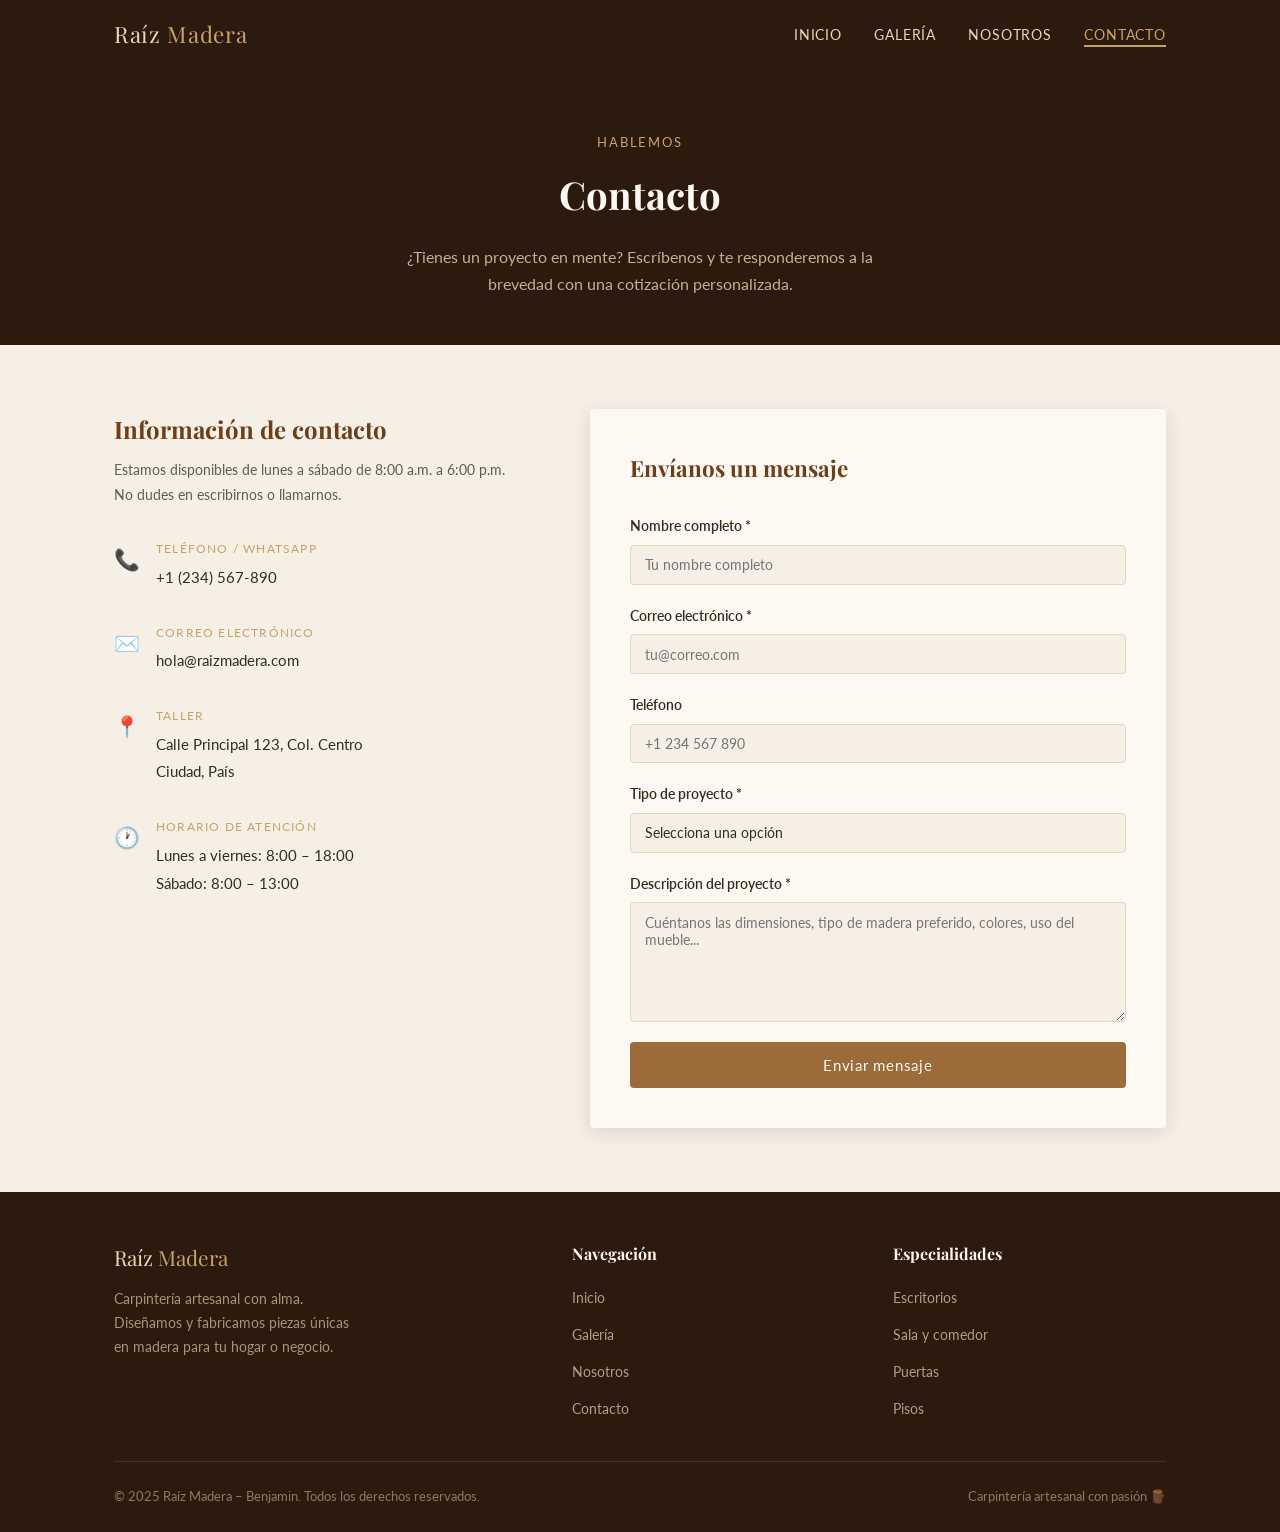
==== contacto.html @ 5b4d5c00 "Crear sitio web portafolio de carpintería Raíz Madera – Benjamin Co-authored-by: oramasangel <487716" ====
<!DOCTYPE html>
<html lang="es">
<head>
  <meta charset="UTF-8" />
  <meta name="viewport" content="width=device-width, initial-scale=1.0" />
  <meta name="description" content="Contáctanos – Raíz Madera. Solicita una cotización para tu proyecto de carpintería artesanal con Benjamin." />
  <title>Contacto – Raíz Madera</title>
  <link rel="preconnect" href="https://fonts.googleapis.com" />
  <link rel="preconnect" href="https://fonts.gstatic.com" crossorigin />
  <link href="https://fonts.googleapis.com/css2?family=Playfair+Display:wght@400;600;700&family=Lato:wght@300;400;700&display=swap" rel="stylesheet" />
  <link rel="stylesheet" href="estilos.css" />
</head>
<body>

  <!-- ══ Encabezado ══════════════════════════════════════════════ -->
  <header class="encabezado">
    <div class="contenedor">
      <a href="index.html" class="logo">Raíz <span>Madera</span></a>

      <nav class="nav-principal" id="navPrincipal" aria-label="Navegación principal">
        <ul>
          <li><a href="index.html">Inicio</a></li>
          <li><a href="galeria.html">Galería</a></li>
          <li><a href="nosotros.html">Nosotros</a></li>
          <li><a href="contacto.html" class="activo">Contacto</a></li>
        </ul>
      </nav>

      <button class="boton-menu" id="botonMenu" aria-expanded="false" aria-controls="navPrincipal" aria-label="Abrir menú">
        <span></span>
        <span></span>
        <span></span>
      </button>
    </div>
  </header>

  <main>

    <!-- ══ Cabecera de contacto ════════════════════════════════════ -->
    <section class="contacto-header">
      <div class="contenedor">
        <span class="etiqueta-seccion">Hablemos</span>
        <h1 class="titulo-seccion">Contacto</h1>
        <p class="descripcion-seccion" style="margin-inline:auto; color:var(--color-arena); opacity:0.8;">
          ¿Tienes un proyecto en mente? Escríbenos y te responderemos a la brevedad con una cotización personalizada.
        </p>
      </div>
    </section>

    <!-- ══ Información de contacto + Formulario ═══════════════════ -->
    <section class="contacto-contenido">
      <div class="contenedor">

        <!-- Datos de contacto -->
        <div class="contacto-info">

          <div>
            <h2 class="contacto-info__titulo">Información de contacto</h2>
            <p style="font-size:0.9rem; opacity:0.75; line-height:1.7;">
              Estamos disponibles de lunes a sábado de 8:00 a.m. a 6:00 p.m. No dudes en escribirnos o llamarnos.
            </p>
          </div>

          <div class="contacto-dato">
            <span class="contacto-dato__icono" aria-hidden="true">📞</span>
            <div>
              <span class="contacto-dato__etiqueta">Teléfono / WhatsApp</span>
              <a href="tel:+1234567890" class="contacto-dato__valor">+1 (234) 567-890</a>
            </div>
          </div>

          <div class="contacto-dato">
            <span class="contacto-dato__icono" aria-hidden="true">✉️</span>
            <div>
              <span class="contacto-dato__etiqueta">Correo electrónico</span>
              <a href="mailto:hola@raizmadera.com" class="contacto-dato__valor">hola@raizmadera.com</a>
            </div>
          </div>

          <div class="contacto-dato">
            <span class="contacto-dato__icono" aria-hidden="true">📍</span>
            <div>
              <span class="contacto-dato__etiqueta">Taller</span>
              <span class="contacto-dato__valor">Calle Principal 123, Col. Centro<br />Ciudad, País</span>
            </div>
          </div>

          <div class="contacto-dato">
            <span class="contacto-dato__icono" aria-hidden="true">🕐</span>
            <div>
              <span class="contacto-dato__etiqueta">Horario de atención</span>
              <span class="contacto-dato__valor">Lunes a viernes: 8:00 – 18:00<br />Sábado: 8:00 – 13:00</span>
            </div>
          </div>

        </div>

        <!-- Formulario -->
        <div class="formulario-contacto">
          <h2 class="formulario-contacto__titulo">Envíanos un mensaje</h2>

          <form id="formularioContacto" novalidate>

            <div class="campo-grupo">
              <label for="nombreCompleto">Nombre completo *</label>
              <input type="text" id="nombreCompleto" name="nombreCompleto" placeholder="Tu nombre completo" required autocomplete="name" />
            </div>

            <div class="campo-grupo">
              <label for="correo">Correo electrónico *</label>
              <input type="email" id="correo" name="correo" placeholder="tu@correo.com" required autocomplete="email" />
            </div>

            <div class="campo-grupo">
              <label for="telefono">Teléfono</label>
              <input type="tel" id="telefono" name="telefono" placeholder="+1 234 567 890" autocomplete="tel" />
            </div>

            <div class="campo-grupo">
              <label for="tipoProyecto">Tipo de proyecto *</label>
              <select id="tipoProyecto" name="tipoProyecto" required>
                <option value="" disabled selected>Selecciona una opción</option>
                <option value="escritorio">Escritorio</option>
                <option value="sala">Mueble de sala o comedor</option>
                <option value="puerta">Puerta</option>
                <option value="piso">Piso</option>
                <option value="otro">Otro</option>
              </select>
            </div>

            <div class="campo-grupo">
              <label for="mensaje">Descripción del proyecto *</label>
              <textarea id="mensaje" name="mensaje" placeholder="Cuéntanos las dimensiones, tipo de madera preferido, colores, uso del mueble..." required></textarea>
            </div>

            <button type="submit" class="btn-principal">Enviar mensaje</button>

            <div class="aviso-enviado" id="avisoEnviado" role="alert">
              ✅ ¡Gracias! Tu mensaje fue recibido. Te contactaremos pronto.
            </div>

          </form>
        </div>

      </div>
    </section>

  </main>

  <!-- ══ Pie de página ════════════════════════════════════════════ -->
  <footer class="pie-pagina">
    <div class="contenedor">
      <div class="pie-pagina__superior">

        <div class="pie-columna">
          <div class="pie-logo">Raíz <span>Madera</span></div>
          <p class="pie-descripcion">Carpintería artesanal con alma. Diseñamos y fabricamos piezas únicas en madera para tu hogar o negocio.</p>
        </div>

        <div class="pie-columna">
          <h4 class="pie-columna__titulo">Navegación</h4>
          <ul>
            <li><a href="index.html">Inicio</a></li>
            <li><a href="galeria.html">Galería</a></li>
            <li><a href="nosotros.html">Nosotros</a></li>
            <li><a href="contacto.html">Contacto</a></li>
          </ul>
        </div>

        <div class="pie-columna">
          <h4 class="pie-columna__titulo">Especialidades</h4>
          <ul>
            <li><a href="galeria.html?categoria=escritorios">Escritorios</a></li>
            <li><a href="galeria.html?categoria=sala">Sala y comedor</a></li>
            <li><a href="galeria.html?categoria=puertas">Puertas</a></li>
            <li><a href="galeria.html?categoria=pisos">Pisos</a></li>
          </ul>
        </div>

      </div>

      <div class="pie-pagina__inferior">
        <p class="pie-derechos">© 2025 Raíz Madera – Benjamin. Todos los derechos reservados.</p>
        <p class="pie-credito">Carpintería artesanal con pasión 🪵</p>
      </div>
    </div>
  </footer>

  <script src="js/principal.js"></script>
</body>
</html>
---- estilos.css ----
/* =========================================
   Raíz Madera – Benjamin
   Paleta de colores inspirada en la madera
   ========================================= */

:root {
  --color-crema:     #f5efe6;
  --color-arena:     #e8d5b7;
  --color-madera:    #c8a26b;
  --color-roble:     #9b6b3a;
  --color-nogal:     #6b3f1a;
  --color-ebano:     #2c1a0e;
  --color-texto:     #3a2a1a;
  --color-blanco:    #fdf8f2;
  --color-sombra:    rgba(44, 26, 14, 0.12);

  --fuente-titulo:   'Playfair Display', Georgia, serif;
  --fuente-cuerpo:   'Lato', Arial, sans-serif;

  --radio:           4px;
  --transicion:      0.3s ease;
  --max-ancho:       1100px;
}

/* ── Reset básico ─────────────────────────── */
*, *::before, *::after {
  box-sizing: border-box;
  margin: 0;
  padding: 0;
}

html {
  scroll-behavior: smooth;
  font-size: 16px;
}

body {
  background-color: var(--color-crema);
  color: var(--color-texto);
  font-family: var(--fuente-cuerpo);
  line-height: 1.7;
}

img {
  max-width: 100%;
  display: block;
}

a {
  color: inherit;
  text-decoration: none;
}

ul {
  list-style: none;
}

/* ── Utilidades ───────────────────────────── */
.contenedor {
  max-width: var(--max-ancho);
  margin-inline: auto;
  padding-inline: 1.5rem;
}

.btn-principal {
  display: inline-block;
  background-color: var(--color-roble);
  color: var(--color-blanco);
  padding: 0.75rem 2rem;
  border-radius: var(--radio);
  font-family: var(--fuente-cuerpo);
  font-size: 0.95rem;
  letter-spacing: 0.05em;
  border: 2px solid transparent;
  cursor: pointer;
  transition: background-color var(--transicion), border-color var(--transicion);
}

.btn-principal:hover,
.btn-principal:focus {
  background-color: var(--color-nogal);
  outline: none;
}

.btn-secundario {
  display: inline-block;
  background-color: transparent;
  color: var(--color-roble);
  padding: 0.7rem 1.8rem;
  border-radius: var(--radio);
  font-family: var(--fuente-cuerpo);
  font-size: 0.95rem;
  letter-spacing: 0.05em;
  border: 2px solid var(--color-roble);
  cursor: pointer;
  transition: background-color var(--transicion), color var(--transicion);
}

.btn-secundario:hover,
.btn-secundario:focus {
  background-color: var(--color-roble);
  color: var(--color-blanco);
  outline: none;
}

.etiqueta-seccion {
  display: block;
  text-transform: uppercase;
  letter-spacing: 0.15em;
  font-size: 0.8rem;
  color: var(--color-madera);
  margin-bottom: 0.5rem;
}

.titulo-seccion {
  font-family: var(--fuente-titulo);
  font-size: clamp(1.6rem, 4vw, 2.4rem);
  color: var(--color-nogal);
  margin-bottom: 1rem;
}

.descripcion-seccion {
  color: var(--color-texto);
  opacity: 0.8;
  max-width: 55ch;
}

/* ── Encabezado / Navegación ──────────────── */
.encabezado {
  position: sticky;
  top: 0;
  z-index: 100;
  background-color: var(--color-ebano);
  box-shadow: 0 2px 8px var(--color-sombra);
}

.encabezado .contenedor {
  display: flex;
  align-items: center;
  justify-content: space-between;
  height: 68px;
}

.logo {
  font-family: var(--fuente-titulo);
  font-size: 1.4rem;
  color: var(--color-arena);
  letter-spacing: 0.03em;
}

.logo span {
  color: var(--color-madera);
}

.nav-principal ul {
  display: flex;
  gap: 2rem;
}

.nav-principal a {
  color: var(--color-arena);
  font-size: 0.9rem;
  letter-spacing: 0.06em;
  text-transform: uppercase;
  position: relative;
  padding-bottom: 4px;
  transition: color var(--transicion);
}

.nav-principal a::after {
  content: '';
  position: absolute;
  bottom: 0;
  left: 0;
  width: 0;
  height: 2px;
  background-color: var(--color-madera);
  transition: width var(--transicion);
}

.nav-principal a:hover,
.nav-principal a.activo {
  color: var(--color-madera);
}

.nav-principal a:hover::after,
.nav-principal a.activo::after {
  width: 100%;
}

/* menú hamburguesa (móvil) */
.boton-menu {
  display: none;
  flex-direction: column;
  gap: 5px;
  background: none;
  border: none;
  cursor: pointer;
  padding: 4px;
}

.boton-menu span {
  display: block;
  width: 26px;
  height: 2px;
  background-color: var(--color-arena);
  border-radius: 2px;
  transition: transform var(--transicion), opacity var(--transicion);
}

/* ── Sección Hero ─────────────────────────── */
.hero {
  min-height: 88vh;
  display: flex;
  align-items: center;
  background-color: var(--color-ebano);
  background-image:
    linear-gradient(135deg, rgba(44,26,14,0.92) 0%, rgba(107,63,26,0.78) 100%),
    url('imagenes/hero-madera.jpg');
  background-size: cover;
  background-position: center;
  text-align: left;
  padding-block: 5rem;
}

.hero__contenido {
  max-width: 620px;
}

.hero__etiqueta {
  display: block;
  color: var(--color-madera);
  text-transform: uppercase;
  letter-spacing: 0.18em;
  font-size: 0.8rem;
  margin-bottom: 1rem;
}

.hero__titulo {
  font-family: var(--fuente-titulo);
  font-size: clamp(2.4rem, 6vw, 4rem);
  color: var(--color-blanco);
  line-height: 1.15;
  margin-bottom: 1.25rem;
}

.hero__titulo em {
  font-style: normal;
  color: var(--color-madera);
}

.hero__descripcion {
  color: var(--color-arena);
  font-size: 1.05rem;
  margin-bottom: 2.5rem;
  max-width: 50ch;
}

.hero__acciones {
  display: flex;
  flex-wrap: wrap;
  gap: 1rem;
}

/* ── Franja de valores ────────────────────── */
.franja-valores {
  background-color: var(--color-arena);
  padding-block: 2.5rem;
}

.franja-valores .contenedor {
  display: grid;
  grid-template-columns: repeat(auto-fit, minmax(180px, 1fr));
  gap: 2rem;
  text-align: center;
}

.valor-item {
  display: flex;
  flex-direction: column;
  align-items: center;
  gap: 0.5rem;
}

.valor-item__icono {
  font-size: 2rem;
  line-height: 1;
}

.valor-item__titulo {
  font-family: var(--fuente-titulo);
  font-size: 1.05rem;
  color: var(--color-nogal);
}

.valor-item__texto {
  font-size: 0.85rem;
  color: var(--color-texto);
  opacity: 0.8;
}

/* ── Sección Categorías ───────────────────── */
.categorias {
  padding-block: 5rem;
}

.categorias__encabezado {
  margin-bottom: 3rem;
}

.categorias__grid {
  display: grid;
  grid-template-columns: repeat(auto-fit, minmax(240px, 1fr));
  gap: 1.5rem;
}

.tarjeta-categoria {
  position: relative;
  overflow: hidden;
  border-radius: var(--radio);
  aspect-ratio: 4/3;
  background-color: var(--color-nogal);
  cursor: pointer;
  box-shadow: 0 4px 16px var(--color-sombra);
  transition: transform var(--transicion), box-shadow var(--transicion);
}

.tarjeta-categoria:hover {
  transform: translateY(-4px);
  box-shadow: 0 8px 24px var(--color-sombra);
}

.tarjeta-categoria__imagen {
  width: 100%;
  height: 100%;
  object-fit: cover;
  transition: transform 0.5s ease;
}

.tarjeta-categoria:hover .tarjeta-categoria__imagen {
  transform: scale(1.06);
}

.tarjeta-categoria__capa {
  position: absolute;
  inset: 0;
  background: linear-gradient(to top, rgba(44,26,14,0.85) 0%, transparent 60%);
  display: flex;
  flex-direction: column;
  justify-content: flex-end;
  padding: 1.25rem;
}

.tarjeta-categoria__nombre {
  font-family: var(--fuente-titulo);
  font-size: 1.25rem;
  color: var(--color-blanco);
  margin-bottom: 0.25rem;
}

.tarjeta-categoria__cantidad {
  font-size: 0.8rem;
  color: var(--color-madera);
  letter-spacing: 0.05em;
}

/* ── Sección Destacados ───────────────────── */
.destacados {
  background-color: var(--color-blanco);
  padding-block: 5rem;
}

.destacados__encabezado {
  display: flex;
  align-items: flex-end;
  justify-content: space-between;
  flex-wrap: wrap;
  gap: 1rem;
  margin-bottom: 3rem;
}

.galeria-grid {
  display: grid;
  grid-template-columns: repeat(auto-fill, minmax(280px, 1fr));
  gap: 1.5rem;
}

.tarjeta-proyecto {
  background-color: var(--color-crema);
  border-radius: var(--radio);
  overflow: hidden;
  box-shadow: 0 2px 10px var(--color-sombra);
  transition: transform var(--transicion), box-shadow var(--transicion);
}

.tarjeta-proyecto:hover {
  transform: translateY(-4px);
  box-shadow: 0 6px 20px var(--color-sombra);
}

.tarjeta-proyecto__imagen-wrap {
  overflow: hidden;
  aspect-ratio: 4/3;
  background-color: var(--color-arena);
}

.tarjeta-proyecto__imagen {
  width: 100%;
  height: 100%;
  object-fit: cover;
  transition: transform 0.5s ease;
}

.tarjeta-proyecto:hover .tarjeta-proyecto__imagen {
  transform: scale(1.05);
}

.tarjeta-proyecto__info {
  padding: 1.1rem 1.25rem 1.4rem;
}

.tarjeta-proyecto__categoria {
  font-size: 0.75rem;
  text-transform: uppercase;
  letter-spacing: 0.1em;
  color: var(--color-madera);
  margin-bottom: 0.3rem;
}

.tarjeta-proyecto__nombre {
  font-family: var(--fuente-titulo);
  font-size: 1.1rem;
  color: var(--color-nogal);
  margin-bottom: 0.4rem;
}

.tarjeta-proyecto__descripcion {
  font-size: 0.875rem;
  color: var(--color-texto);
  opacity: 0.75;
  line-height: 1.5;
}

/* ── Sección Nosotros (quiénes somos) ─────── */
.nosotros {
  padding-block: 5rem;
}

.nosotros .contenedor {
  display: grid;
  grid-template-columns: 1fr 1fr;
  gap: 4rem;
  align-items: center;
}

.nosotros__imagen-wrap {
  position: relative;
}

.nosotros__imagen {
  border-radius: var(--radio);
  width: 100%;
  aspect-ratio: 4/5;
  object-fit: cover;
  background-color: var(--color-arena);
}

.nosotros__insignia {
  position: absolute;
  bottom: -1.5rem;
  right: -1.5rem;
  background-color: var(--color-roble);
  color: var(--color-blanco);
  width: 110px;
  height: 110px;
  border-radius: 50%;
  display: flex;
  flex-direction: column;
  align-items: center;
  justify-content: center;
  text-align: center;
  font-family: var(--fuente-titulo);
  line-height: 1.2;
  box-shadow: 0 4px 12px var(--color-sombra);
}

.nosotros__insignia strong {
  font-size: 1.8rem;
}

.nosotros__insignia span {
  font-size: 0.7rem;
  letter-spacing: 0.05em;
}

.nosotros__texto {
  display: flex;
  flex-direction: column;
  gap: 1.25rem;
}

.nosotros__parrafo {
  opacity: 0.85;
  line-height: 1.8;
}

/* ── Sección Proceso ──────────────────────── */
.proceso {
  background-color: var(--color-ebano);
  color: var(--color-arena);
  padding-block: 5rem;
}

.proceso .titulo-seccion {
  color: var(--color-arena);
}

.proceso .etiqueta-seccion {
  color: var(--color-madera);
}

.proceso .descripcion-seccion {
  color: var(--color-arena);
  opacity: 0.75;
}

.proceso__encabezado {
  margin-bottom: 3rem;
}

.proceso__pasos {
  display: grid;
  grid-template-columns: repeat(auto-fit, minmax(200px, 1fr));
  gap: 2rem;
  margin-top: 2rem;
}

.paso {
  position: relative;
  padding-top: 1rem;
}

.paso__numero {
  font-family: var(--fuente-titulo);
  font-size: 3rem;
  color: var(--color-madera);
  opacity: 0.35;
  line-height: 1;
  margin-bottom: 0.75rem;
}

.paso__titulo {
  font-family: var(--fuente-titulo);
  font-size: 1.1rem;
  color: var(--color-blanco);
  margin-bottom: 0.5rem;
}

.paso__descripcion {
  font-size: 0.875rem;
  opacity: 0.7;
  line-height: 1.6;
}

/* ── Sección Contacto ─────────────────────── */
.contacto-banner {
  background-color: var(--color-arena);
  padding-block: 4rem;
  text-align: center;
}

.contacto-banner .titulo-seccion {
  margin-bottom: 0.75rem;
}

.contacto-banner .descripcion-seccion {
  margin: 0 auto 2rem;
}

/* ── Galería completa (galeria.html) ──────── */
.galeria-header {
  background-color: var(--color-ebano);
  color: var(--color-arena);
  padding-block: 4rem 3rem;
  text-align: center;
}

.galeria-header .titulo-seccion {
  color: var(--color-blanco);
}

.galeria-header .etiqueta-seccion {
  color: var(--color-madera);
}

.galeria-filtros {
  padding-block: 2rem;
  border-bottom: 1px solid var(--color-arena);
}

.galeria-filtros .contenedor {
  display: flex;
  flex-wrap: wrap;
  gap: 0.75rem;
  justify-content: center;
}

.filtro-btn {
  background: none;
  border: 1.5px solid var(--color-madera);
  color: var(--color-nogal);
  padding: 0.45rem 1.2rem;
  border-radius: 50px;
  font-family: var(--fuente-cuerpo);
  font-size: 0.85rem;
  letter-spacing: 0.04em;
  cursor: pointer;
  transition: background-color var(--transicion), color var(--transicion);
}

.filtro-btn:hover,
.filtro-btn.activo {
  background-color: var(--color-roble);
  border-color: var(--color-roble);
  color: var(--color-blanco);
}

.galeria-seccion {
  padding-block: 4rem;
}

/* ── Página de Contacto ───────────────────── */
.contacto-header {
  background-color: var(--color-ebano);
  color: var(--color-arena);
  padding-block: 4rem 3rem;
  text-align: center;
}

.contacto-header .titulo-seccion {
  color: var(--color-blanco);
}

.contacto-contenido {
  padding-block: 4rem;
}

.contacto-contenido .contenedor {
  display: grid;
  grid-template-columns: 1fr 1.4fr;
  gap: 4rem;
  align-items: start;
}

.contacto-info {
  display: flex;
  flex-direction: column;
  gap: 2rem;
}

.contacto-info__titulo {
  font-family: var(--fuente-titulo);
  font-size: 1.5rem;
  color: var(--color-nogal);
  margin-bottom: 0.5rem;
}

.contacto-dato {
  display: flex;
  align-items: flex-start;
  gap: 1rem;
}

.contacto-dato__icono {
  font-size: 1.3rem;
  flex-shrink: 0;
  margin-top: 2px;
}

.contacto-dato__etiqueta {
  display: block;
  font-size: 0.75rem;
  text-transform: uppercase;
  letter-spacing: 0.1em;
  color: var(--color-madera);
  margin-bottom: 0.2rem;
}

.contacto-dato__valor {
  font-size: 0.95rem;
  color: var(--color-texto);
}

/* Formulario de contacto */
.formulario-contacto {
  background-color: var(--color-blanco);
  border-radius: var(--radio);
  padding: 2.5rem;
  box-shadow: 0 4px 18px var(--color-sombra);
}

.formulario-contacto__titulo {
  font-family: var(--fuente-titulo);
  font-size: 1.4rem;
  color: var(--color-nogal);
  margin-bottom: 1.75rem;
}

.campo-grupo {
  display: flex;
  flex-direction: column;
  gap: 0.4rem;
  margin-bottom: 1.25rem;
}

.campo-grupo label {
  font-size: 0.85rem;
  color: var(--color-texto);
  font-weight: 600;
}

.campo-grupo input,
.campo-grupo select,
.campo-grupo textarea {
  width: 100%;
  padding: 0.65rem 0.9rem;
  border: 1.5px solid var(--color-arena);
  border-radius: var(--radio);
  font-family: var(--fuente-cuerpo);
  font-size: 0.9rem;
  color: var(--color-texto);
  background-color: var(--color-crema);
  transition: border-color var(--transicion);
  appearance: none;
}

.campo-grupo input:focus,
.campo-grupo select:focus,
.campo-grupo textarea:focus {
  outline: none;
  border-color: var(--color-roble);
}

.campo-grupo textarea {
  resize: vertical;
  min-height: 120px;
}

.formulario-contacto .btn-principal {
  width: 100%;
  text-align: center;
}

.aviso-enviado {
  display: none;
  background-color: #d4edda;
  border: 1px solid #c3e6cb;
  color: #155724;
  padding: 1rem 1.25rem;
  border-radius: var(--radio);
  margin-top: 1rem;
  font-size: 0.9rem;
}

/* ── Pie de página ────────────────────────── */
.pie-pagina {
  background-color: var(--color-ebano);
  color: var(--color-arena);
  padding-block: 3rem 1.5rem;
}

.pie-pagina__superior {
  display: grid;
  grid-template-columns: 1.5fr 1fr 1fr;
  gap: 3rem;
  padding-bottom: 2.5rem;
  border-bottom: 1px solid rgba(232,213,183,0.12);
  margin-bottom: 1.5rem;
}

.pie-logo {
  font-family: var(--fuente-titulo);
  font-size: 1.3rem;
  color: var(--color-arena);
  margin-bottom: 0.75rem;
}

.pie-logo span {
  color: var(--color-madera);
}

.pie-descripcion {
  font-size: 0.875rem;
  opacity: 0.65;
  line-height: 1.7;
  max-width: 30ch;
}

.pie-columna__titulo {
  font-family: var(--fuente-titulo);
  font-size: 1rem;
  color: var(--color-blanco);
  margin-bottom: 1rem;
}

.pie-columna ul {
  display: flex;
  flex-direction: column;
  gap: 0.6rem;
}

.pie-columna a {
  color: var(--color-arena);
  font-size: 0.875rem;
  opacity: 0.7;
  transition: opacity var(--transicion), color var(--transicion);
}

.pie-columna a:hover {
  opacity: 1;
  color: var(--color-madera);
}

.pie-pagina__inferior {
  display: flex;
  justify-content: space-between;
  align-items: center;
  flex-wrap: wrap;
  gap: 0.5rem;
}

.pie-derechos {
  font-size: 0.8rem;
  opacity: 0.5;
}

.pie-credito {
  font-size: 0.8rem;
  opacity: 0.5;
}

/* ── Responsive ───────────────────────────── */
@media (max-width: 860px) {
  .nosotros .contenedor {
    grid-template-columns: 1fr;
  }

  .nosotros__imagen-wrap {
    max-width: 400px;
    margin-inline: auto;
  }

  .nosotros__insignia {
    bottom: -1rem;
    right: 0;
  }

  .pie-pagina__superior {
    grid-template-columns: 1fr 1fr;
  }

  .contacto-contenido .contenedor {
    grid-template-columns: 1fr;
  }
}

@media (max-width: 600px) {
  .boton-menu {
    display: flex;
  }

  .nav-principal {
    display: none;
    position: absolute;
    top: 68px;
    left: 0;
    right: 0;
    background-color: var(--color-ebano);
    padding: 1rem 1.5rem 1.5rem;
    box-shadow: 0 4px 12px var(--color-sombra);
  }

  .nav-principal.abierto {
    display: block;
  }

  .nav-principal ul {
    flex-direction: column;
    gap: 1rem;
  }

  .hero {
    text-align: center;
  }

  .hero__contenido {
    margin-inline: auto;
  }

  .hero__acciones {
    justify-content: center;
  }

  .pie-pagina__superior {
    grid-template-columns: 1fr;
  }

  .destacados__encabezado {
    flex-direction: column;
    align-items: flex-start;
  }
}
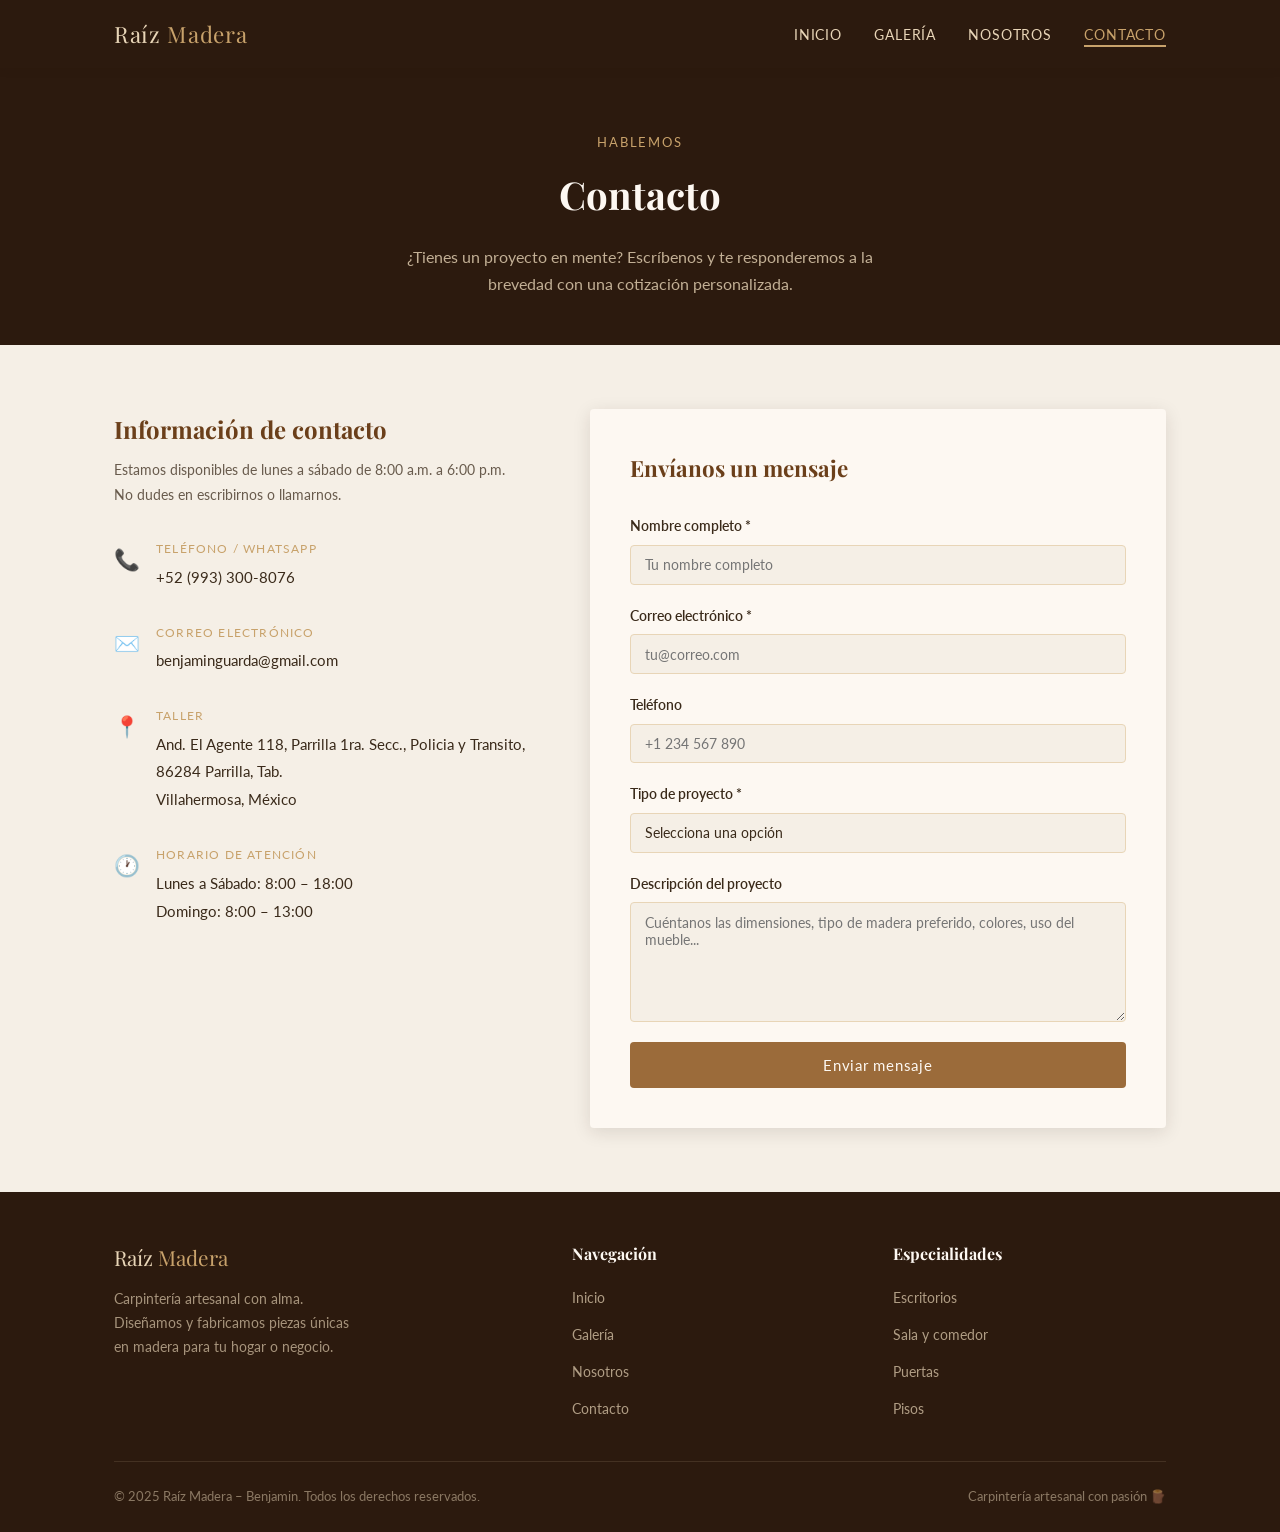
==== commit 2dd89bde: "Update. Actalizacion de Imagenes y pequeños textos" ====
--- a/contacto.html
+++ b/contacto.html
@@ -1,191 +1,185 @@
-<!DOCTYPE html>
+<!doctype html>
 <html lang="es">
-<head>
-  <meta charset="UTF-8" />
-  <meta name="viewport" content="width=device-width, initial-scale=1.0" />
-  <meta name="description" content="Contáctanos – Raíz Madera. Solicita una cotización para tu proyecto de carpintería artesanal con Benjamin." />
-  <title>Contacto – Raíz Madera</title>
-  <link rel="preconnect" href="https://fonts.googleapis.com" />
-  <link rel="preconnect" href="https://fonts.gstatic.com" crossorigin />
-  <link href="https://fonts.googleapis.com/css2?family=Playfair+Display:wght@400;600;700&family=Lato:wght@300;400;700&display=swap" rel="stylesheet" />
-  <link rel="stylesheet" href="estilos.css" />
-</head>
-<body>
+    <head>
+        <meta charset="UTF-8" />
+        <meta name="viewport" content="width=device-width, initial-scale=1.0" />
+        <meta name="description" content="Contáctanos – Raíz Madera. Solicita una cotización para tu proyecto de carpintería artesanal con Benjamin." />
+        <title>Contacto – Raíz Madera</title>
+        <link rel="preconnect" href="https://fonts.googleapis.com" />
+        <link rel="preconnect" href="https://fonts.gstatic.com" crossorigin />
+        <link href="https://fonts.googleapis.com/css2?family=Playfair+Display:wght@400;600;700&family=Lato:wght@300;400;700&display=swap" rel="stylesheet" />
+        <link rel="stylesheet" href="estilos.css" />
+    </head>
+    <body>
+        <!-- ══ Encabezado ══════════════════════════════════════════════ -->
+        <header class="encabezado">
+            <div class="contenedor">
+                <a href="index.html" class="logo">Raíz <span>Madera</span></a>
 
-  <!-- ══ Encabezado ══════════════════════════════════════════════ -->
-  <header class="encabezado">
-    <div class="contenedor">
-      <a href="index.html" class="logo">Raíz <span>Madera</span></a>
+                <nav class="nav-principal" id="navPrincipal" aria-label="Navegación principal">
+                    <ul>
+                        <li><a href="index.html">Inicio</a></li>
+                        <li><a href="galeria.html">Galería</a></li>
+                        <li><a href="nosotros.html">Nosotros</a></li>
+                        <li><a href="contacto.html" class="activo">Contacto</a></li>
+                    </ul>
+                </nav>
 
-      <nav class="nav-principal" id="navPrincipal" aria-label="Navegación principal">
-        <ul>
-          <li><a href="index.html">Inicio</a></li>
-          <li><a href="galeria.html">Galería</a></li>
-          <li><a href="nosotros.html">Nosotros</a></li>
-          <li><a href="contacto.html" class="activo">Contacto</a></li>
-        </ul>
-      </nav>
+                <button class="boton-menu" id="botonMenu" aria-expanded="false" aria-controls="navPrincipal" aria-label="Abrir menú">
+                    <span></span>
+                    <span></span>
+                    <span></span>
+                </button>
+            </div>
+        </header>
 
-      <button class="boton-menu" id="botonMenu" aria-expanded="false" aria-controls="navPrincipal" aria-label="Abrir menú">
-        <span></span>
-        <span></span>
-        <span></span>
-      </button>
-    </div>
-  </header>
+        <main>
+            <!-- ══ Cabecera de contacto ════════════════════════════════════ -->
+            <section class="contacto-header">
+                <div class="contenedor">
+                    <span class="etiqueta-seccion">Hablemos</span>
+                    <h1 class="titulo-seccion">Contacto</h1>
+                    <p class="descripcion-seccion" style="margin-inline: auto; color: var(--color-arena); opacity: 0.8">
+                        ¿Tienes un proyecto en mente? Escríbenos y te responderemos a la brevedad con una cotización personalizada.
+                    </p>
+                </div>
+            </section>
 
-  <main>
+            <!-- ══ Información de contacto + Formulario ═══════════════════ -->
+            <section class="contacto-contenido">
+                <div class="contenedor">
+                    <!-- Datos de contacto -->
+                    <div class="contacto-info">
+                        <div>
+                            <h2 class="contacto-info__titulo">Información de contacto</h2>
+                            <p style="font-size: 0.9rem; opacity: 0.75; line-height: 1.7">
+                                Estamos disponibles de lunes a sábado de 8:00 a.m. a 6:00 p.m. No dudes en escribirnos o llamarnos.
+                            </p>
+                        </div>
 
-    <!-- ══ Cabecera de contacto ════════════════════════════════════ -->
-    <section class="contacto-header">
-      <div class="contenedor">
-        <span class="etiqueta-seccion">Hablemos</span>
-        <h1 class="titulo-seccion">Contacto</h1>
-        <p class="descripcion-seccion" style="margin-inline:auto; color:var(--color-arena); opacity:0.8;">
-          ¿Tienes un proyecto en mente? Escríbenos y te responderemos a la brevedad con una cotización personalizada.
-        </p>
-      </div>
-    </section>
+                        <div class="contacto-dato">
+                            <span class="contacto-dato__icono" aria-hidden="true">📞</span>
+                            <div>
+                                <span class="contacto-dato__etiqueta">Teléfono / WhatsApp</span>
+                                <a href="tel:+1234567890" class="contacto-dato__valor">+52 (993) 300-8076</a>
+                            </div>
+                        </div>
 
-    <!-- ══ Información de contacto + Formulario ═══════════════════ -->
-    <section class="contacto-contenido">
-      <div class="contenedor">
+                        <div class="contacto-dato">
+                            <span class="contacto-dato__icono" aria-hidden="true">✉️</span>
+                            <div>
+                                <span class="contacto-dato__etiqueta">Correo electrónico</span>
+                                <a href="mailto:hola@raizmadera.com" class="contacto-dato__valor">benjaminguarda@gmail.com</a>
+                            </div>
+                        </div>
 
-        <!-- Datos de contacto -->
-        <div class="contacto-info">
+                        <div class="contacto-dato">
+                            <span class="contacto-dato__icono" aria-hidden="true">📍</span>
+                            <div>
+                                <span class="contacto-dato__etiqueta">Taller</span>
+                                <span class="contacto-dato__valor"
+                                    >And. El Agente 118, Parrilla 1ra. Secc., Policia y Transito, 86284 Parrilla, Tab.<br />Villahermosa, México</span
+                                >
+                            </div>
+                        </div>
 
-          <div>
-            <h2 class="contacto-info__titulo">Información de contacto</h2>
-            <p style="font-size:0.9rem; opacity:0.75; line-height:1.7;">
-              Estamos disponibles de lunes a sábado de 8:00 a.m. a 6:00 p.m. No dudes en escribirnos o llamarnos.
-            </p>
-          </div>
+                        <div class="contacto-dato">
+                            <span class="contacto-dato__icono" aria-hidden="true">🕐</span>
+                            <div>
+                                <span class="contacto-dato__etiqueta">Horario de atención</span>
+                                <span class="contacto-dato__valor">Lunes a Sábado: 8:00 – 18:00<br />Domingo: 8:00 – 13:00</span>
+                            </div>
+                        </div>
+                    </div>
 
-          <div class="contacto-dato">
-            <span class="contacto-dato__icono" aria-hidden="true">📞</span>
-            <div>
-              <span class="contacto-dato__etiqueta">Teléfono / WhatsApp</span>
-              <a href="tel:+1234567890" class="contacto-dato__valor">+1 (234) 567-890</a>
+                    <!-- Formulario -->
+                    <div class="formulario-contacto">
+                        <h2 class="formulario-contacto__titulo">Envíanos un mensaje</h2>
+
+                        <form id="formularioContacto" novalidate>
+                            <div class="campo-grupo">
+                                <label for="nombreCompleto">Nombre completo *</label>
+                                <input type="text" id="nombreCompleto" name="nombreCompleto" placeholder="Tu nombre completo" required autocomplete="name" />
+                            </div>
+
+                            <div class="campo-grupo">
+                                <label for="correo">Correo electrónico *</label>
+                                <input type="email" id="correo" name="correo" placeholder="tu@correo.com" required autocomplete="email" />
+                            </div>
+
+                            <div class="campo-grupo">
+                                <label for="telefono">Teléfono</label>
+                                <input type="tel" id="telefono" name="telefono" placeholder="+1 234 567 890" autocomplete="tel" />
+                            </div>
+
+                            <div class="campo-grupo">
+                                <label for="tipoProyecto">Tipo de proyecto *</label>
+                                <select id="tipoProyecto" name="tipoProyecto" required>
+                                    <option value="" disabled selected>Selecciona una opción</option>
+                                    <option value="escritorio">Escritorio</option>
+                                    <option value="sala">Mueble de sala o comedor</option>
+                                    <option value="puerta">Puerta</option>
+                                    <option value="piso">Piso</option>
+                                    <option value="otro">Otro</option>
+                                </select>
+                            </div>
+
+                            <div class="campo-grupo">
+                                <label for="mensaje">Descripción del proyecto</label>
+                                <textarea
+                                    id="mensaje"
+                                    name="mensaje"
+                                    placeholder="Cuéntanos las dimensiones, tipo de madera preferido, colores, uso del mueble..."
+                                    required
+                                ></textarea>
+                            </div>
+
+                            <button type="submit" class="btn-principal">Enviar mensaje</button>
+
+                            <div class="aviso-enviado" id="avisoEnviado" role="alert">✅ ¡Gracias! Tu mensaje fue recibido. Te contactaremos pronto.</div>
+                        </form>
+                    </div>
+                </div>
+            </section>
+        </main>
+
+        <!-- ══ Pie de página ════════════════════════════════════════════ -->
+        <footer class="pie-pagina">
+            <div class="contenedor">
+                <div class="pie-pagina__superior">
+                    <div class="pie-columna">
+                        <div class="pie-logo">Raíz <span>Madera</span></div>
+                        <p class="pie-descripcion">Carpintería artesanal con alma. Diseñamos y fabricamos piezas únicas en madera para tu hogar o negocio.</p>
+                    </div>
+
+                    <div class="pie-columna">
+                        <h4 class="pie-columna__titulo">Navegación</h4>
+                        <ul>
+                            <li><a href="index.html">Inicio</a></li>
+                            <li><a href="galeria.html">Galería</a></li>
+                            <li><a href="nosotros.html">Nosotros</a></li>
+                            <li><a href="contacto.html">Contacto</a></li>
+                        </ul>
+                    </div>
+
+                    <div class="pie-columna">
+                        <h4 class="pie-columna__titulo">Especialidades</h4>
+                        <ul>
+                            <li><a href="galeria.html?categoria=escritorios">Escritorios</a></li>
+                            <li><a href="galeria.html?categoria=sala">Sala y comedor</a></li>
+                            <li><a href="galeria.html?categoria=puertas">Puertas</a></li>
+                            <li><a href="galeria.html?categoria=pisos">Pisos</a></li>
+                        </ul>
+                    </div>
+                </div>
+
+                <div class="pie-pagina__inferior">
+                    <p class="pie-derechos">© 2025 Raíz Madera – Benjamin. Todos los derechos reservados.</p>
+                    <p class="pie-credito">Carpintería artesanal con pasión 🪵</p>
+                </div>
             </div>
-          </div>
+        </footer>
 
-          <div class="contacto-dato">
-            <span class="contacto-dato__icono" aria-hidden="true">✉️</span>
-            <div>
-              <span class="contacto-dato__etiqueta">Correo electrónico</span>
-              <a href="mailto:hola@raizmadera.com" class="contacto-dato__valor">hola@raizmadera.com</a>
-            </div>
-          </div>
-
-          <div class="contacto-dato">
-            <span class="contacto-dato__icono" aria-hidden="true">📍</span>
-            <div>
-              <span class="contacto-dato__etiqueta">Taller</span>
-              <span class="contacto-dato__valor">Calle Principal 123, Col. Centro<br />Ciudad, País</span>
-            </div>
-          </div>
-
-          <div class="contacto-dato">
-            <span class="contacto-dato__icono" aria-hidden="true">🕐</span>
-            <div>
-              <span class="contacto-dato__etiqueta">Horario de atención</span>
-              <span class="contacto-dato__valor">Lunes a viernes: 8:00 – 18:00<br />Sábado: 8:00 – 13:00</span>
-            </div>
-          </div>
-
-        </div>
-
-        <!-- Formulario -->
-        <div class="formulario-contacto">
-          <h2 class="formulario-contacto__titulo">Envíanos un mensaje</h2>
-
-          <form id="formularioContacto" novalidate>
-
-            <div class="campo-grupo">
-              <label for="nombreCompleto">Nombre completo *</label>
-              <input type="text" id="nombreCompleto" name="nombreCompleto" placeholder="Tu nombre completo" required autocomplete="name" />
-            </div>
-
-            <div class="campo-grupo">
-              <label for="correo">Correo electrónico *</label>
-              <input type="email" id="correo" name="correo" placeholder="tu@correo.com" required autocomplete="email" />
-            </div>
-
-            <div class="campo-grupo">
-              <label for="telefono">Teléfono</label>
-              <input type="tel" id="telefono" name="telefono" placeholder="+1 234 567 890" autocomplete="tel" />
-            </div>
-
-            <div class="campo-grupo">
-              <label for="tipoProyecto">Tipo de proyecto *</label>
-              <select id="tipoProyecto" name="tipoProyecto" required>
-                <option value="" disabled selected>Selecciona una opción</option>
-                <option value="escritorio">Escritorio</option>
-                <option value="sala">Mueble de sala o comedor</option>
-                <option value="puerta">Puerta</option>
-                <option value="piso">Piso</option>
-                <option value="otro">Otro</option>
-              </select>
-            </div>
-
-            <div class="campo-grupo">
-              <label for="mensaje">Descripción del proyecto *</label>
-              <textarea id="mensaje" name="mensaje" placeholder="Cuéntanos las dimensiones, tipo de madera preferido, colores, uso del mueble..." required></textarea>
-            </div>
-
-            <button type="submit" class="btn-principal">Enviar mensaje</button>
-
-            <div class="aviso-enviado" id="avisoEnviado" role="alert">
-              ✅ ¡Gracias! Tu mensaje fue recibido. Te contactaremos pronto.
-            </div>
-
-          </form>
-        </div>
-
-      </div>
-    </section>
-
-  </main>
-
-  <!-- ══ Pie de página ════════════════════════════════════════════ -->
-  <footer class="pie-pagina">
-    <div class="contenedor">
-      <div class="pie-pagina__superior">
-
-        <div class="pie-columna">
-          <div class="pie-logo">Raíz <span>Madera</span></div>
-          <p class="pie-descripcion">Carpintería artesanal con alma. Diseñamos y fabricamos piezas únicas en madera para tu hogar o negocio.</p>
-        </div>
-
-        <div class="pie-columna">
-          <h4 class="pie-columna__titulo">Navegación</h4>
-          <ul>
-            <li><a href="index.html">Inicio</a></li>
-            <li><a href="galeria.html">Galería</a></li>
-            <li><a href="nosotros.html">Nosotros</a></li>
-            <li><a href="contacto.html">Contacto</a></li>
-          </ul>
-        </div>
-
-        <div class="pie-columna">
-          <h4 class="pie-columna__titulo">Especialidades</h4>
-          <ul>
-            <li><a href="galeria.html?categoria=escritorios">Escritorios</a></li>
-            <li><a href="galeria.html?categoria=sala">Sala y comedor</a></li>
-            <li><a href="galeria.html?categoria=puertas">Puertas</a></li>
-            <li><a href="galeria.html?categoria=pisos">Pisos</a></li>
-          </ul>
-        </div>
-
-      </div>
-
-      <div class="pie-pagina__inferior">
-        <p class="pie-derechos">© 2025 Raíz Madera – Benjamin. Todos los derechos reservados.</p>
-        <p class="pie-credito">Carpintería artesanal con pasión 🪵</p>
-      </div>
-    </div>
-  </footer>
-
-  <script src="js/principal.js"></script>
-</body>
+        <script src="js/principal.js"></script>
+    </body>
 </html>
--- a/estilos.css
+++ b/estilos.css
@@ -4,909 +4,925 @@
    ========================================= */
 
 :root {
-  --color-crema:     #f5efe6;
-  --color-arena:     #e8d5b7;
-  --color-madera:    #c8a26b;
-  --color-roble:     #9b6b3a;
-  --color-nogal:     #6b3f1a;
-  --color-ebano:     #2c1a0e;
-  --color-texto:     #3a2a1a;
-  --color-blanco:    #fdf8f2;
-  --color-sombra:    rgba(44, 26, 14, 0.12);
-
-  --fuente-titulo:   'Playfair Display', Georgia, serif;
-  --fuente-cuerpo:   'Lato', Arial, sans-serif;
-
-  --radio:           4px;
-  --transicion:      0.3s ease;
-  --max-ancho:       1100px;
+    --color-crema: #f5efe6;
+    --color-arena: #e8d5b7;
+    --color-madera: #c8a26b;
+    --color-roble: #9b6b3a;
+    --color-nogal: #6b3f1a;
+    --color-ebano: #2c1a0e;
+    --color-texto: #3a2a1a;
+    --color-blanco: #fdf8f2;
+    --color-sombra: rgba(44, 26, 14, 0.12);
+
+    --fuente-titulo: "Playfair Display", Georgia, serif;
+    --fuente-cuerpo: "Lato", Arial, sans-serif;
+
+    --radio: 4px;
+    --transicion: 0.3s ease;
+    --max-ancho: 1100px;
 }
 
 /* ── Reset básico ─────────────────────────── */
-*, *::before, *::after {
-  box-sizing: border-box;
-  margin: 0;
-  padding: 0;
+*,
+*::before,
+*::after {
+    box-sizing: border-box;
+    margin: 0;
+    padding: 0;
 }
 
 html {
-  scroll-behavior: smooth;
-  font-size: 16px;
+    scroll-behavior: smooth;
+    font-size: 16px;
 }
 
 body {
-  background-color: var(--color-crema);
-  color: var(--color-texto);
-  font-family: var(--fuente-cuerpo);
-  line-height: 1.7;
+    background-color: var(--color-crema);
+    color: var(--color-texto);
+    font-family: var(--fuente-cuerpo);
+    line-height: 1.7;
 }
 
 img {
-  max-width: 100%;
-  display: block;
+    max-width: 100%;
+    display: block;
 }
 
 a {
-  color: inherit;
-  text-decoration: none;
+    color: inherit;
+    text-decoration: none;
 }
 
 ul {
-  list-style: none;
+    list-style: none;
 }
 
 /* ── Utilidades ───────────────────────────── */
 .contenedor {
-  max-width: var(--max-ancho);
-  margin-inline: auto;
-  padding-inline: 1.5rem;
+    max-width: var(--max-ancho);
+    margin-inline: auto;
+    padding-inline: 1.5rem;
 }
 
 .btn-principal {
-  display: inline-block;
-  background-color: var(--color-roble);
-  color: var(--color-blanco);
-  padding: 0.75rem 2rem;
-  border-radius: var(--radio);
-  font-family: var(--fuente-cuerpo);
-  font-size: 0.95rem;
-  letter-spacing: 0.05em;
-  border: 2px solid transparent;
-  cursor: pointer;
-  transition: background-color var(--transicion), border-color var(--transicion);
+    display: inline-block;
+    background-color: var(--color-roble);
+    color: var(--color-blanco);
+    padding: 0.75rem 2rem;
+    border-radius: var(--radio);
+    font-family: var(--fuente-cuerpo);
+    font-size: 0.95rem;
+    letter-spacing: 0.05em;
+    border: 2px solid transparent;
+    cursor: pointer;
+    transition:
+        background-color var(--transicion),
+        border-color var(--transicion);
 }
 
 .btn-principal:hover,
 .btn-principal:focus {
-  background-color: var(--color-nogal);
-  outline: none;
+    background-color: var(--color-nogal);
+    outline: 2px solid var(--color-madera);
+    outline-offset: 2px;
 }
 
 .btn-secundario {
-  display: inline-block;
-  background-color: transparent;
-  color: var(--color-roble);
-  padding: 0.7rem 1.8rem;
-  border-radius: var(--radio);
-  font-family: var(--fuente-cuerpo);
-  font-size: 0.95rem;
-  letter-spacing: 0.05em;
-  border: 2px solid var(--color-roble);
-  cursor: pointer;
-  transition: background-color var(--transicion), color var(--transicion);
+    display: inline-block;
+    background-color: transparent;
+    color: var(--color-roble);
+    padding: 0.7rem 1.8rem;
+    border-radius: var(--radio);
+    font-family: var(--fuente-cuerpo);
+    font-size: 0.95rem;
+    letter-spacing: 0.05em;
+    border: 2px solid var(--color-roble);
+    cursor: pointer;
+    transition:
+        background-color var(--transicion),
+        color var(--transicion);
 }
 
 .btn-secundario:hover,
 .btn-secundario:focus {
-  background-color: var(--color-roble);
-  color: var(--color-blanco);
-  outline: none;
+    background-color: var(--color-roble);
+    color: var(--color-blanco);
+    outline: 2px solid var(--color-roble);
+    outline-offset: 2px;
 }
 
 .etiqueta-seccion {
-  display: block;
-  text-transform: uppercase;
-  letter-spacing: 0.15em;
-  font-size: 0.8rem;
-  color: var(--color-madera);
-  margin-bottom: 0.5rem;
+    display: block;
+    text-transform: uppercase;
+    letter-spacing: 0.15em;
+    font-size: 0.8rem;
+    color: var(--color-madera);
+    margin-bottom: 0.5rem;
 }
 
 .titulo-seccion {
-  font-family: var(--fuente-titulo);
-  font-size: clamp(1.6rem, 4vw, 2.4rem);
-  color: var(--color-nogal);
-  margin-bottom: 1rem;
+    font-family: var(--fuente-titulo);
+    font-size: clamp(1.6rem, 4vw, 2.4rem);
+    color: var(--color-nogal);
+    margin-bottom: 1rem;
 }
 
 .descripcion-seccion {
-  color: var(--color-texto);
-  opacity: 0.8;
-  max-width: 55ch;
+    color: var(--color-texto);
+    opacity: 0.8;
+    max-width: 55ch;
 }
 
 /* ── Encabezado / Navegación ──────────────── */
 .encabezado {
-  position: sticky;
-  top: 0;
-  z-index: 100;
-  background-color: var(--color-ebano);
-  box-shadow: 0 2px 8px var(--color-sombra);
+    position: sticky;
+    top: 0;
+    z-index: 100;
+    background-color: var(--color-ebano);
+    box-shadow: 0 2px 8px var(--color-sombra);
 }
 
 .encabezado .contenedor {
-  display: flex;
-  align-items: center;
-  justify-content: space-between;
-  height: 68px;
+    display: flex;
+    align-items: center;
+    justify-content: space-between;
+    height: 68px;
 }
 
 .logo {
-  font-family: var(--fuente-titulo);
-  font-size: 1.4rem;
-  color: var(--color-arena);
-  letter-spacing: 0.03em;
+    font-family: var(--fuente-titulo);
+    font-size: 1.4rem;
+    color: var(--color-arena);
+    letter-spacing: 0.03em;
 }
 
 .logo span {
-  color: var(--color-madera);
+    color: var(--color-madera);
 }
 
 .nav-principal ul {
-  display: flex;
-  gap: 2rem;
+    display: flex;
+    gap: 2rem;
 }
 
 .nav-principal a {
-  color: var(--color-arena);
-  font-size: 0.9rem;
-  letter-spacing: 0.06em;
-  text-transform: uppercase;
-  position: relative;
-  padding-bottom: 4px;
-  transition: color var(--transicion);
+    color: var(--color-arena);
+    font-size: 0.9rem;
+    letter-spacing: 0.06em;
+    text-transform: uppercase;
+    position: relative;
+    padding-bottom: 4px;
+    transition: color var(--transicion);
 }
 
 .nav-principal a::after {
-  content: '';
-  position: absolute;
-  bottom: 0;
-  left: 0;
-  width: 0;
-  height: 2px;
-  background-color: var(--color-madera);
-  transition: width var(--transicion);
+    content: "";
+    position: absolute;
+    bottom: 0;
+    left: 0;
+    width: 0;
+    height: 2px;
+    background-color: var(--color-madera);
+    transition: width var(--transicion);
 }
 
 .nav-principal a:hover,
 .nav-principal a.activo {
-  color: var(--color-madera);
+    color: var(--color-madera);
 }
 
 .nav-principal a:hover::after,
 .nav-principal a.activo::after {
-  width: 100%;
+    width: 100%;
 }
 
 /* menú hamburguesa (móvil) */
 .boton-menu {
-  display: none;
-  flex-direction: column;
-  gap: 5px;
-  background: none;
-  border: none;
-  cursor: pointer;
-  padding: 4px;
+    display: none;
+    flex-direction: column;
+    gap: 5px;
+    background: none;
+    border: none;
+    cursor: pointer;
+    padding: 4px;
 }
 
 .boton-menu span {
-  display: block;
-  width: 26px;
-  height: 2px;
-  background-color: var(--color-arena);
-  border-radius: 2px;
-  transition: transform var(--transicion), opacity var(--transicion);
+    display: block;
+    width: 26px;
+    height: 2px;
+    background-color: var(--color-arena);
+    border-radius: 2px;
+    transition:
+        transform var(--transicion),
+        opacity var(--transicion);
 }
 
 /* ── Sección Hero ─────────────────────────── */
 .hero {
-  min-height: 88vh;
-  display: flex;
-  align-items: center;
-  background-color: var(--color-ebano);
-  background-image:
-    linear-gradient(135deg, rgba(44,26,14,0.92) 0%, rgba(107,63,26,0.78) 100%),
-    url('imagenes/hero-madera.jpg');
-  background-size: cover;
-  background-position: center;
-  text-align: left;
-  padding-block: 5rem;
+    min-height: 88vh;
+    display: flex;
+    align-items: center;
+    background-color: var(--color-ebano);
+    background-image: linear-gradient(135deg, rgba(44, 26, 14, 0.92) 0%, rgba(107, 63, 26, 0.78) 100%), url("imagenes/hero-madera.jpg");
+    background-size: cover;
+    background-position: center;
+    text-align: left;
+    padding-block: 5rem;
 }
 
 .hero__contenido {
-  max-width: 620px;
+    max-width: 620px;
 }
 
 .hero__etiqueta {
-  display: block;
-  color: var(--color-madera);
-  text-transform: uppercase;
-  letter-spacing: 0.18em;
-  font-size: 0.8rem;
-  margin-bottom: 1rem;
+    display: block;
+    color: var(--color-madera);
+    text-transform: uppercase;
+    letter-spacing: 0.18em;
+    font-size: 0.8rem;
+    margin-bottom: 1rem;
 }
 
 .hero__titulo {
-  font-family: var(--fuente-titulo);
-  font-size: clamp(2.4rem, 6vw, 4rem);
-  color: var(--color-blanco);
-  line-height: 1.15;
-  margin-bottom: 1.25rem;
+    font-family: var(--fuente-titulo);
+    font-size: clamp(2.4rem, 6vw, 4rem);
+    color: var(--color-blanco);
+    line-height: 1.15;
+    margin-bottom: 1.25rem;
 }
 
 .hero__titulo em {
-  font-style: normal;
-  color: var(--color-madera);
+    font-style: normal;
+    color: var(--color-madera);
 }
 
 .hero__descripcion {
-  color: var(--color-arena);
-  font-size: 1.05rem;
-  margin-bottom: 2.5rem;
-  max-width: 50ch;
+    color: var(--color-arena);
+    font-size: 1.05rem;
+    margin-bottom: 2.5rem;
+    max-width: 50ch;
 }
 
 .hero__acciones {
-  display: flex;
-  flex-wrap: wrap;
-  gap: 1rem;
+    display: flex;
+    flex-wrap: wrap;
+    gap: 1rem;
 }
 
 /* ── Franja de valores ────────────────────── */
 .franja-valores {
-  background-color: var(--color-arena);
-  padding-block: 2.5rem;
+    background-color: var(--color-arena);
+    padding-block: 2.5rem;
 }
 
 .franja-valores .contenedor {
-  display: grid;
-  grid-template-columns: repeat(auto-fit, minmax(180px, 1fr));
-  gap: 2rem;
-  text-align: center;
+    display: grid;
+    grid-template-columns: repeat(auto-fit, minmax(180px, 1fr));
+    gap: 2rem;
+    text-align: center;
 }
 
 .valor-item {
-  display: flex;
-  flex-direction: column;
-  align-items: center;
-  gap: 0.5rem;
+    display: flex;
+    flex-direction: column;
+    align-items: center;
+    gap: 0.5rem;
 }
 
 .valor-item__icono {
-  font-size: 2rem;
-  line-height: 1;
+    font-size: 2rem;
+    line-height: 1;
 }
 
 .valor-item__titulo {
-  font-family: var(--fuente-titulo);
-  font-size: 1.05rem;
-  color: var(--color-nogal);
+    font-family: var(--fuente-titulo);
+    font-size: 1.05rem;
+    color: var(--color-nogal);
 }
 
 .valor-item__texto {
-  font-size: 0.85rem;
-  color: var(--color-texto);
-  opacity: 0.8;
+    font-size: 0.85rem;
+    color: var(--color-texto);
+    opacity: 0.8;
 }
 
 /* ── Sección Categorías ───────────────────── */
 .categorias {
-  padding-block: 5rem;
+    padding-block: 5rem;
 }
 
 .categorias__encabezado {
-  margin-bottom: 3rem;
+    margin-bottom: 3rem;
 }
 
 .categorias__grid {
-  display: grid;
-  grid-template-columns: repeat(auto-fit, minmax(240px, 1fr));
-  gap: 1.5rem;
+    display: grid;
+    grid-template-columns: repeat(auto-fit, minmax(240px, 1fr));
+    gap: 1.5rem;
 }
 
 .tarjeta-categoria {
-  position: relative;
-  overflow: hidden;
-  border-radius: var(--radio);
-  aspect-ratio: 4/3;
-  background-color: var(--color-nogal);
-  cursor: pointer;
-  box-shadow: 0 4px 16px var(--color-sombra);
-  transition: transform var(--transicion), box-shadow var(--transicion);
+    position: relative;
+    overflow: hidden;
+    border-radius: var(--radio);
+    aspect-ratio: 4/3;
+    background-color: var(--color-nogal);
+    cursor: pointer;
+    box-shadow: 0 4px 16px var(--color-sombra);
+    transition:
+        transform var(--transicion),
+        box-shadow var(--transicion);
 }
 
 .tarjeta-categoria:hover {
-  transform: translateY(-4px);
-  box-shadow: 0 8px 24px var(--color-sombra);
+    transform: translateY(-4px);
+    box-shadow: 0 8px 24px var(--color-sombra);
 }
 
 .tarjeta-categoria__imagen {
-  width: 100%;
-  height: 100%;
-  object-fit: cover;
-  transition: transform 0.5s ease;
+    width: 100%;
+    height: 100%;
+    object-fit: cover;
+    transition: transform 0.5s ease;
 }
 
 .tarjeta-categoria:hover .tarjeta-categoria__imagen {
-  transform: scale(1.06);
+    transform: scale(1.06);
 }
 
 .tarjeta-categoria__capa {
-  position: absolute;
-  inset: 0;
-  background: linear-gradient(to top, rgba(44,26,14,0.85) 0%, transparent 60%);
-  display: flex;
-  flex-direction: column;
-  justify-content: flex-end;
-  padding: 1.25rem;
+    position: absolute;
+    inset: 0;
+    background: linear-gradient(to top, rgba(44, 26, 14, 0.85) 0%, transparent 60%);
+    display: flex;
+    flex-direction: column;
+    justify-content: flex-end;
+    padding: 1.25rem;
 }
 
 .tarjeta-categoria__nombre {
-  font-family: var(--fuente-titulo);
-  font-size: 1.25rem;
-  color: var(--color-blanco);
-  margin-bottom: 0.25rem;
+    font-family: var(--fuente-titulo);
+    font-size: 1.25rem;
+    color: var(--color-blanco);
+    margin-bottom: 0.25rem;
 }
 
 .tarjeta-categoria__cantidad {
-  font-size: 0.8rem;
-  color: var(--color-madera);
-  letter-spacing: 0.05em;
+    font-size: 0.8rem;
+    color: var(--color-madera);
+    letter-spacing: 0.05em;
 }
 
 /* ── Sección Destacados ───────────────────── */
 .destacados {
-  background-color: var(--color-blanco);
-  padding-block: 5rem;
+    background-color: var(--color-blanco);
+    padding-block: 5rem;
 }
 
 .destacados__encabezado {
-  display: flex;
-  align-items: flex-end;
-  justify-content: space-between;
-  flex-wrap: wrap;
-  gap: 1rem;
-  margin-bottom: 3rem;
+    display: flex;
+    align-items: flex-end;
+    justify-content: space-between;
+    flex-wrap: wrap;
+    gap: 1rem;
+    margin-bottom: 3rem;
 }
 
 .galeria-grid {
-  display: grid;
-  grid-template-columns: repeat(auto-fill, minmax(280px, 1fr));
-  gap: 1.5rem;
+    display: grid;
+    grid-template-columns: repeat(auto-fill, minmax(280px, 1fr));
+    gap: 1.5rem;
 }
 
 .tarjeta-proyecto {
-  background-color: var(--color-crema);
-  border-radius: var(--radio);
-  overflow: hidden;
-  box-shadow: 0 2px 10px var(--color-sombra);
-  transition: transform var(--transicion), box-shadow var(--transicion);
+    background-color: var(--color-crema);
+    border-radius: var(--radio);
+    overflow: hidden;
+    box-shadow: 0 2px 10px var(--color-sombra);
+    transition:
+        transform var(--transicion),
+        box-shadow var(--transicion);
 }
 
 .tarjeta-proyecto:hover {
-  transform: translateY(-4px);
-  box-shadow: 0 6px 20px var(--color-sombra);
+    transform: translateY(-4px);
+    box-shadow: 0 6px 20px var(--color-sombra);
 }
 
 .tarjeta-proyecto__imagen-wrap {
-  overflow: hidden;
-  aspect-ratio: 4/3;
-  background-color: var(--color-arena);
+    overflow: hidden;
+    aspect-ratio: 4/3;
+    background-color: var(--color-arena);
 }
 
 .tarjeta-proyecto__imagen {
-  width: 100%;
-  height: 100%;
-  object-fit: cover;
-  transition: transform 0.5s ease;
+    width: 100%;
+    height: 100%;
+    object-fit: cover;
+    transition: transform 0.5s ease;
 }
 
 .tarjeta-proyecto:hover .tarjeta-proyecto__imagen {
-  transform: scale(1.05);
+    transform: scale(1.05);
 }
 
 .tarjeta-proyecto__info {
-  padding: 1.1rem 1.25rem 1.4rem;
+    padding: 1.1rem 1.25rem 1.4rem;
 }
 
 .tarjeta-proyecto__categoria {
-  font-size: 0.75rem;
-  text-transform: uppercase;
-  letter-spacing: 0.1em;
-  color: var(--color-madera);
-  margin-bottom: 0.3rem;
+    font-size: 0.75rem;
+    text-transform: uppercase;
+    letter-spacing: 0.1em;
+    color: var(--color-madera);
+    margin-bottom: 0.3rem;
 }
 
 .tarjeta-proyecto__nombre {
-  font-family: var(--fuente-titulo);
-  font-size: 1.1rem;
-  color: var(--color-nogal);
-  margin-bottom: 0.4rem;
+    font-family: var(--fuente-titulo);
+    font-size: 1.1rem;
+    color: var(--color-nogal);
+    margin-bottom: 0.4rem;
 }
 
 .tarjeta-proyecto__descripcion {
-  font-size: 0.875rem;
-  color: var(--color-texto);
-  opacity: 0.75;
-  line-height: 1.5;
+    font-size: 0.875rem;
+    color: var(--color-texto);
+    opacity: 0.75;
+    line-height: 1.5;
 }
 
 /* ── Sección Nosotros (quiénes somos) ─────── */
 .nosotros {
-  padding-block: 5rem;
+    padding-block: 5rem;
 }
 
 .nosotros .contenedor {
-  display: grid;
-  grid-template-columns: 1fr 1fr;
-  gap: 4rem;
-  align-items: center;
+    display: grid;
+    grid-template-columns: 1fr 1fr;
+    gap: 4rem;
+    align-items: center;
 }
 
 .nosotros__imagen-wrap {
-  position: relative;
+    position: relative;
 }
 
 .nosotros__imagen {
-  border-radius: var(--radio);
-  width: 100%;
-  aspect-ratio: 4/5;
-  object-fit: cover;
-  background-color: var(--color-arena);
+    border-radius: var(--radio);
+    width: 100%;
+    aspect-ratio: 4/5;
+    object-fit: cover;
+    background-color: var(--color-arena);
 }
 
 .nosotros__insignia {
-  position: absolute;
-  bottom: -1.5rem;
-  right: -1.5rem;
-  background-color: var(--color-roble);
-  color: var(--color-blanco);
-  width: 110px;
-  height: 110px;
-  border-radius: 50%;
-  display: flex;
-  flex-direction: column;
-  align-items: center;
-  justify-content: center;
-  text-align: center;
-  font-family: var(--fuente-titulo);
-  line-height: 1.2;
-  box-shadow: 0 4px 12px var(--color-sombra);
+    position: absolute;
+    bottom: -1.5rem;
+    right: -1.5rem;
+    background-color: var(--color-roble);
+    color: var(--color-blanco);
+    width: 110px;
+    height: 110px;
+    border-radius: 50%;
+    display: flex;
+    flex-direction: column;
+    align-items: center;
+    justify-content: center;
+    text-align: center;
+    font-family: var(--fuente-titulo);
+    line-height: 1.2;
+    box-shadow: 0 4px 12px var(--color-sombra);
 }
 
 .nosotros__insignia strong {
-  font-size: 1.8rem;
+    font-size: 1.8rem;
 }
 
 .nosotros__insignia span {
-  font-size: 0.7rem;
-  letter-spacing: 0.05em;
+    font-size: 0.7rem;
+    letter-spacing: 0.05em;
 }
 
 .nosotros__texto {
-  display: flex;
-  flex-direction: column;
-  gap: 1.25rem;
+    display: flex;
+    flex-direction: column;
+    gap: 1.25rem;
 }
 
 .nosotros__parrafo {
-  opacity: 0.85;
-  line-height: 1.8;
+    opacity: 0.85;
+    line-height: 1.8;
 }
 
 /* ── Sección Proceso ──────────────────────── */
 .proceso {
-  background-color: var(--color-ebano);
-  color: var(--color-arena);
-  padding-block: 5rem;
+    background-color: var(--color-ebano);
+    color: var(--color-arena);
+    padding-block: 5rem;
 }
 
 .proceso .titulo-seccion {
-  color: var(--color-arena);
+    color: var(--color-arena);
 }
 
 .proceso .etiqueta-seccion {
-  color: var(--color-madera);
+    color: var(--color-madera);
 }
 
 .proceso .descripcion-seccion {
-  color: var(--color-arena);
-  opacity: 0.75;
+    color: var(--color-arena);
+    opacity: 0.75;
 }
 
 .proceso__encabezado {
-  margin-bottom: 3rem;
+    margin-bottom: 3rem;
 }
 
 .proceso__pasos {
-  display: grid;
-  grid-template-columns: repeat(auto-fit, minmax(200px, 1fr));
-  gap: 2rem;
-  margin-top: 2rem;
+    display: grid;
+    grid-template-columns: repeat(auto-fit, minmax(200px, 1fr));
+    gap: 2rem;
+    margin-top: 2rem;
 }
 
 .paso {
-  position: relative;
-  padding-top: 1rem;
+    position: relative;
+    padding-top: 1rem;
 }
 
 .paso__numero {
-  font-family: var(--fuente-titulo);
-  font-size: 3rem;
-  color: var(--color-madera);
-  opacity: 0.35;
-  line-height: 1;
-  margin-bottom: 0.75rem;
+    font-family: var(--fuente-titulo);
+    font-size: 3rem;
+    color: var(--color-madera);
+    opacity: 0.35;
+    line-height: 1;
+    margin-bottom: 0.75rem;
 }
 
 .paso__titulo {
-  font-family: var(--fuente-titulo);
-  font-size: 1.1rem;
-  color: var(--color-blanco);
-  margin-bottom: 0.5rem;
+    font-family: var(--fuente-titulo);
+    font-size: 1.1rem;
+    color: var(--color-blanco);
+    margin-bottom: 0.5rem;
 }
 
 .paso__descripcion {
-  font-size: 0.875rem;
-  opacity: 0.7;
-  line-height: 1.6;
+    font-size: 0.875rem;
+    opacity: 0.7;
+    line-height: 1.6;
 }
 
 /* ── Sección Contacto ─────────────────────── */
 .contacto-banner {
-  background-color: var(--color-arena);
-  padding-block: 4rem;
-  text-align: center;
+    background-color: var(--color-arena);
+    padding-block: 4rem;
+    text-align: center;
 }
 
 .contacto-banner .titulo-seccion {
-  margin-bottom: 0.75rem;
+    margin-bottom: 0.75rem;
 }
 
 .contacto-banner .descripcion-seccion {
-  margin: 0 auto 2rem;
+    margin: 0 auto 2rem;
 }
 
 /* ── Galería completa (galeria.html) ──────── */
 .galeria-header {
-  background-color: var(--color-ebano);
-  color: var(--color-arena);
-  padding-block: 4rem 3rem;
-  text-align: center;
+    background-color: var(--color-ebano);
+    color: var(--color-arena);
+    padding-block: 4rem 3rem;
+    text-align: center;
 }
 
 .galeria-header .titulo-seccion {
-  color: var(--color-blanco);
+    color: var(--color-blanco);
 }
 
 .galeria-header .etiqueta-seccion {
-  color: var(--color-madera);
+    color: var(--color-madera);
 }
 
 .galeria-filtros {
-  padding-block: 2rem;
-  border-bottom: 1px solid var(--color-arena);
+    padding-block: 2rem;
+    border-bottom: 1px solid var(--color-arena);
 }
 
 .galeria-filtros .contenedor {
-  display: flex;
-  flex-wrap: wrap;
-  gap: 0.75rem;
-  justify-content: center;
+    display: flex;
+    flex-wrap: wrap;
+    gap: 0.75rem;
+    justify-content: center;
 }
 
 .filtro-btn {
-  background: none;
-  border: 1.5px solid var(--color-madera);
-  color: var(--color-nogal);
-  padding: 0.45rem 1.2rem;
-  border-radius: 50px;
-  font-family: var(--fuente-cuerpo);
-  font-size: 0.85rem;
-  letter-spacing: 0.04em;
-  cursor: pointer;
-  transition: background-color var(--transicion), color var(--transicion);
+    background: none;
+    border: 1.5px solid var(--color-madera);
+    color: var(--color-nogal);
+    padding: 0.45rem 1.2rem;
+    border-radius: 50px;
+    font-family: var(--fuente-cuerpo);
+    font-size: 0.85rem;
+    letter-spacing: 0.04em;
+    cursor: pointer;
+    transition:
+        background-color var(--transicion),
+        color var(--transicion);
 }
 
 .filtro-btn:hover,
 .filtro-btn.activo {
-  background-color: var(--color-roble);
-  border-color: var(--color-roble);
-  color: var(--color-blanco);
+    background-color: var(--color-roble);
+    border-color: var(--color-roble);
+    color: var(--color-blanco);
 }
 
 .galeria-seccion {
-  padding-block: 4rem;
+    padding-block: 4rem;
 }
 
 /* ── Página de Contacto ───────────────────── */
 .contacto-header {
-  background-color: var(--color-ebano);
-  color: var(--color-arena);
-  padding-block: 4rem 3rem;
-  text-align: center;
+    background-color: var(--color-ebano);
+    color: var(--color-arena);
+    padding-block: 4rem 3rem;
+    text-align: center;
 }
 
 .contacto-header .titulo-seccion {
-  color: var(--color-blanco);
+    color: var(--color-blanco);
 }
 
 .contacto-contenido {
-  padding-block: 4rem;
+    padding-block: 4rem;
 }
 
 .contacto-contenido .contenedor {
-  display: grid;
-  grid-template-columns: 1fr 1.4fr;
-  gap: 4rem;
-  align-items: start;
+    display: grid;
+    grid-template-columns: 1fr 1.4fr;
+    gap: 4rem;
+    align-items: start;
 }
 
 .contacto-info {
-  display: flex;
-  flex-direction: column;
-  gap: 2rem;
+    display: flex;
+    flex-direction: column;
+    gap: 2rem;
 }
 
 .contacto-info__titulo {
-  font-family: var(--fuente-titulo);
-  font-size: 1.5rem;
-  color: var(--color-nogal);
-  margin-bottom: 0.5rem;
+    font-family: var(--fuente-titulo);
+    font-size: 1.5rem;
+    color: var(--color-nogal);
+    margin-bottom: 0.5rem;
 }
 
 .contacto-dato {
-  display: flex;
-  align-items: flex-start;
-  gap: 1rem;
+    display: flex;
+    align-items: flex-start;
+    gap: 1rem;
 }
 
 .contacto-dato__icono {
-  font-size: 1.3rem;
-  flex-shrink: 0;
-  margin-top: 2px;
+    font-size: 1.3rem;
+    flex-shrink: 0;
+    margin-top: 2px;
 }
 
 .contacto-dato__etiqueta {
-  display: block;
-  font-size: 0.75rem;
-  text-transform: uppercase;
-  letter-spacing: 0.1em;
-  color: var(--color-madera);
-  margin-bottom: 0.2rem;
+    display: block;
+    font-size: 0.75rem;
+    text-transform: uppercase;
+    letter-spacing: 0.1em;
+    color: var(--color-madera);
+    margin-bottom: 0.2rem;
 }
 
 .contacto-dato__valor {
-  font-size: 0.95rem;
-  color: var(--color-texto);
+    font-size: 0.95rem;
+    color: var(--color-texto);
 }
 
 /* Formulario de contacto */
 .formulario-contacto {
-  background-color: var(--color-blanco);
-  border-radius: var(--radio);
-  padding: 2.5rem;
-  box-shadow: 0 4px 18px var(--color-sombra);
+    background-color: var(--color-blanco);
+    border-radius: var(--radio);
+    padding: 2.5rem;
+    box-shadow: 0 4px 18px var(--color-sombra);
 }
 
 .formulario-contacto__titulo {
-  font-family: var(--fuente-titulo);
-  font-size: 1.4rem;
-  color: var(--color-nogal);
-  margin-bottom: 1.75rem;
+    font-family: var(--fuente-titulo);
+    font-size: 1.4rem;
+    color: var(--color-nogal);
+    margin-bottom: 1.75rem;
 }
 
 .campo-grupo {
-  display: flex;
-  flex-direction: column;
-  gap: 0.4rem;
-  margin-bottom: 1.25rem;
+    display: flex;
+    flex-direction: column;
+    gap: 0.4rem;
+    margin-bottom: 1.25rem;
 }
 
 .campo-grupo label {
-  font-size: 0.85rem;
-  color: var(--color-texto);
-  font-weight: 600;
+    font-size: 0.85rem;
+    color: var(--color-texto);
+    font-weight: 600;
 }
 
 .campo-grupo input,
 .campo-grupo select,
 .campo-grupo textarea {
-  width: 100%;
-  padding: 0.65rem 0.9rem;
-  border: 1.5px solid var(--color-arena);
-  border-radius: var(--radio);
-  font-family: var(--fuente-cuerpo);
-  font-size: 0.9rem;
-  color: var(--color-texto);
-  background-color: var(--color-crema);
-  transition: border-color var(--transicion);
-  appearance: none;
+    width: 100%;
+    padding: 0.65rem 0.9rem;
+    border: 1.5px solid var(--color-arena);
+    border-radius: var(--radio);
+    font-family: var(--fuente-cuerpo);
+    font-size: 0.9rem;
+    color: var(--color-texto);
+    background-color: var(--color-crema);
+    transition: border-color var(--transicion);
+    appearance: none;
 }
 
 .campo-grupo input:focus,
 .campo-grupo select:focus,
 .campo-grupo textarea:focus {
-  outline: none;
-  border-color: var(--color-roble);
+    outline: none;
+    border-color: var(--color-roble);
 }
 
 .campo-grupo textarea {
-  resize: vertical;
-  min-height: 120px;
+    resize: vertical;
+    min-height: 120px;
 }
 
 .formulario-contacto .btn-principal {
-  width: 100%;
-  text-align: center;
+    width: 100%;
+    text-align: center;
 }
 
 .aviso-enviado {
-  display: none;
-  background-color: #d4edda;
-  border: 1px solid #c3e6cb;
-  color: #155724;
-  padding: 1rem 1.25rem;
-  border-radius: var(--radio);
-  margin-top: 1rem;
-  font-size: 0.9rem;
+    display: none;
+    background-color: #d4edda;
+    border: 1px solid #c3e6cb;
+    color: #155724;
+    padding: 1rem 1.25rem;
+    border-radius: var(--radio);
+    margin-top: 1rem;
+    font-size: 0.9rem;
 }
 
 /* ── Pie de página ────────────────────────── */
 .pie-pagina {
-  background-color: var(--color-ebano);
-  color: var(--color-arena);
-  padding-block: 3rem 1.5rem;
+    background-color: var(--color-ebano);
+    color: var(--color-arena);
+    padding-block: 3rem 1.5rem;
 }
 
 .pie-pagina__superior {
-  display: grid;
-  grid-template-columns: 1.5fr 1fr 1fr;
-  gap: 3rem;
-  padding-bottom: 2.5rem;
-  border-bottom: 1px solid rgba(232,213,183,0.12);
-  margin-bottom: 1.5rem;
+    display: grid;
+    grid-template-columns: 1.5fr 1fr 1fr;
+    gap: 3rem;
+    padding-bottom: 2.5rem;
+    border-bottom: 1px solid rgba(232, 213, 183, 0.12);
+    margin-bottom: 1.5rem;
 }
 
 .pie-logo {
-  font-family: var(--fuente-titulo);
-  font-size: 1.3rem;
-  color: var(--color-arena);
-  margin-bottom: 0.75rem;
+    font-family: var(--fuente-titulo);
+    font-size: 1.3rem;
+    color: var(--color-arena);
+    margin-bottom: 0.75rem;
 }
 
 .pie-logo span {
-  color: var(--color-madera);
+    color: var(--color-madera);
 }
 
 .pie-descripcion {
-  font-size: 0.875rem;
-  opacity: 0.65;
-  line-height: 1.7;
-  max-width: 30ch;
+    font-size: 0.875rem;
+    opacity: 0.65;
+    line-height: 1.7;
+    max-width: 30ch;
 }
 
 .pie-columna__titulo {
-  font-family: var(--fuente-titulo);
-  font-size: 1rem;
-  color: var(--color-blanco);
-  margin-bottom: 1rem;
+    font-family: var(--fuente-titulo);
+    font-size: 1rem;
+    color: var(--color-blanco);
+    margin-bottom: 1rem;
 }
 
 .pie-columna ul {
-  display: flex;
-  flex-direction: column;
-  gap: 0.6rem;
+    display: flex;
+    flex-direction: column;
+    gap: 0.6rem;
 }
 
 .pie-columna a {
-  color: var(--color-arena);
-  font-size: 0.875rem;
-  opacity: 0.7;
-  transition: opacity var(--transicion), color var(--transicion);
+    color: var(--color-arena);
+    font-size: 0.875rem;
+    opacity: 0.7;
+    transition:
+        opacity var(--transicion),
+        color var(--transicion);
 }
 
 .pie-columna a:hover {
-  opacity: 1;
-  color: var(--color-madera);
+    opacity: 1;
+    color: var(--color-madera);
 }
 
 .pie-pagina__inferior {
-  display: flex;
-  justify-content: space-between;
-  align-items: center;
-  flex-wrap: wrap;
-  gap: 0.5rem;
+    display: flex;
+    justify-content: space-between;
+    align-items: center;
+    flex-wrap: wrap;
+    gap: 0.5rem;
 }
 
 .pie-derechos {
-  font-size: 0.8rem;
-  opacity: 0.5;
+    font-size: 0.8rem;
+    opacity: 0.5;
 }
 
 .pie-credito {
-  font-size: 0.8rem;
-  opacity: 0.5;
+    font-size: 0.8rem;
+    opacity: 0.5;
 }
 
 /* ── Responsive ───────────────────────────── */
 @media (max-width: 860px) {
-  .nosotros .contenedor {
-    grid-template-columns: 1fr;
-  }
-
-  .nosotros__imagen-wrap {
-    max-width: 400px;
-    margin-inline: auto;
-  }
-
-  .nosotros__insignia {
-    bottom: -1rem;
-    right: 0;
-  }
-
-  .pie-pagina__superior {
-    grid-template-columns: 1fr 1fr;
-  }
-
-  .contacto-contenido .contenedor {
-    grid-template-columns: 1fr;
-  }
+    .nosotros .contenedor {
+        grid-template-columns: 1fr;
+    }
+
+    .nosotros__imagen-wrap {
+        max-width: 400px;
+        margin-inline: auto;
+    }
+
+    .nosotros__insignia {
+        bottom: -1rem;
+        right: 0;
+    }
+
+    .pie-pagina__superior {
+        grid-template-columns: 1fr 1fr;
+    }
+
+    .contacto-contenido .contenedor {
+        grid-template-columns: 1fr;
+    }
 }
 
 @media (max-width: 600px) {
-  .boton-menu {
-    display: flex;
-  }
-
-  .nav-principal {
-    display: none;
-    position: absolute;
-    top: 68px;
-    left: 0;
-    right: 0;
-    background-color: var(--color-ebano);
-    padding: 1rem 1.5rem 1.5rem;
-    box-shadow: 0 4px 12px var(--color-sombra);
-  }
-
-  .nav-principal.abierto {
-    display: block;
-  }
-
-  .nav-principal ul {
-    flex-direction: column;
-    gap: 1rem;
-  }
-
-  .hero {
-    text-align: center;
-  }
-
-  .hero__contenido {
-    margin-inline: auto;
-  }
-
-  .hero__acciones {
-    justify-content: center;
-  }
-
-  .pie-pagina__superior {
-    grid-template-columns: 1fr;
-  }
-
-  .destacados__encabezado {
-    flex-direction: column;
-    align-items: flex-start;
-  }
-}
+    .boton-menu {
+        display: flex;
+    }
+
+    .nav-principal {
+        display: none;
+        position: absolute;
+        top: 68px;
+        left: 0;
+        right: 0;
+        background-color: var(--color-ebano);
+        padding: 1rem 1.5rem 1.5rem;
+        box-shadow: 0 4px 12px var(--color-sombra);
+    }
+
+    .nav-principal.abierto {
+        display: block;
+    }
+
+    .nav-principal ul {
+        flex-direction: column;
+        gap: 1rem;
+    }
+
+    .hero {
+        text-align: center;
+    }
+
+    .hero__contenido {
+        margin-inline: auto;
+    }
+
+    .hero__acciones {
+        justify-content: center;
+    }
+
+    .pie-pagina__superior {
+        grid-template-columns: 1fr;
+    }
+
+    .destacados__encabezado {
+        flex-direction: column;
+        align-items: flex-start;
+    }
+}
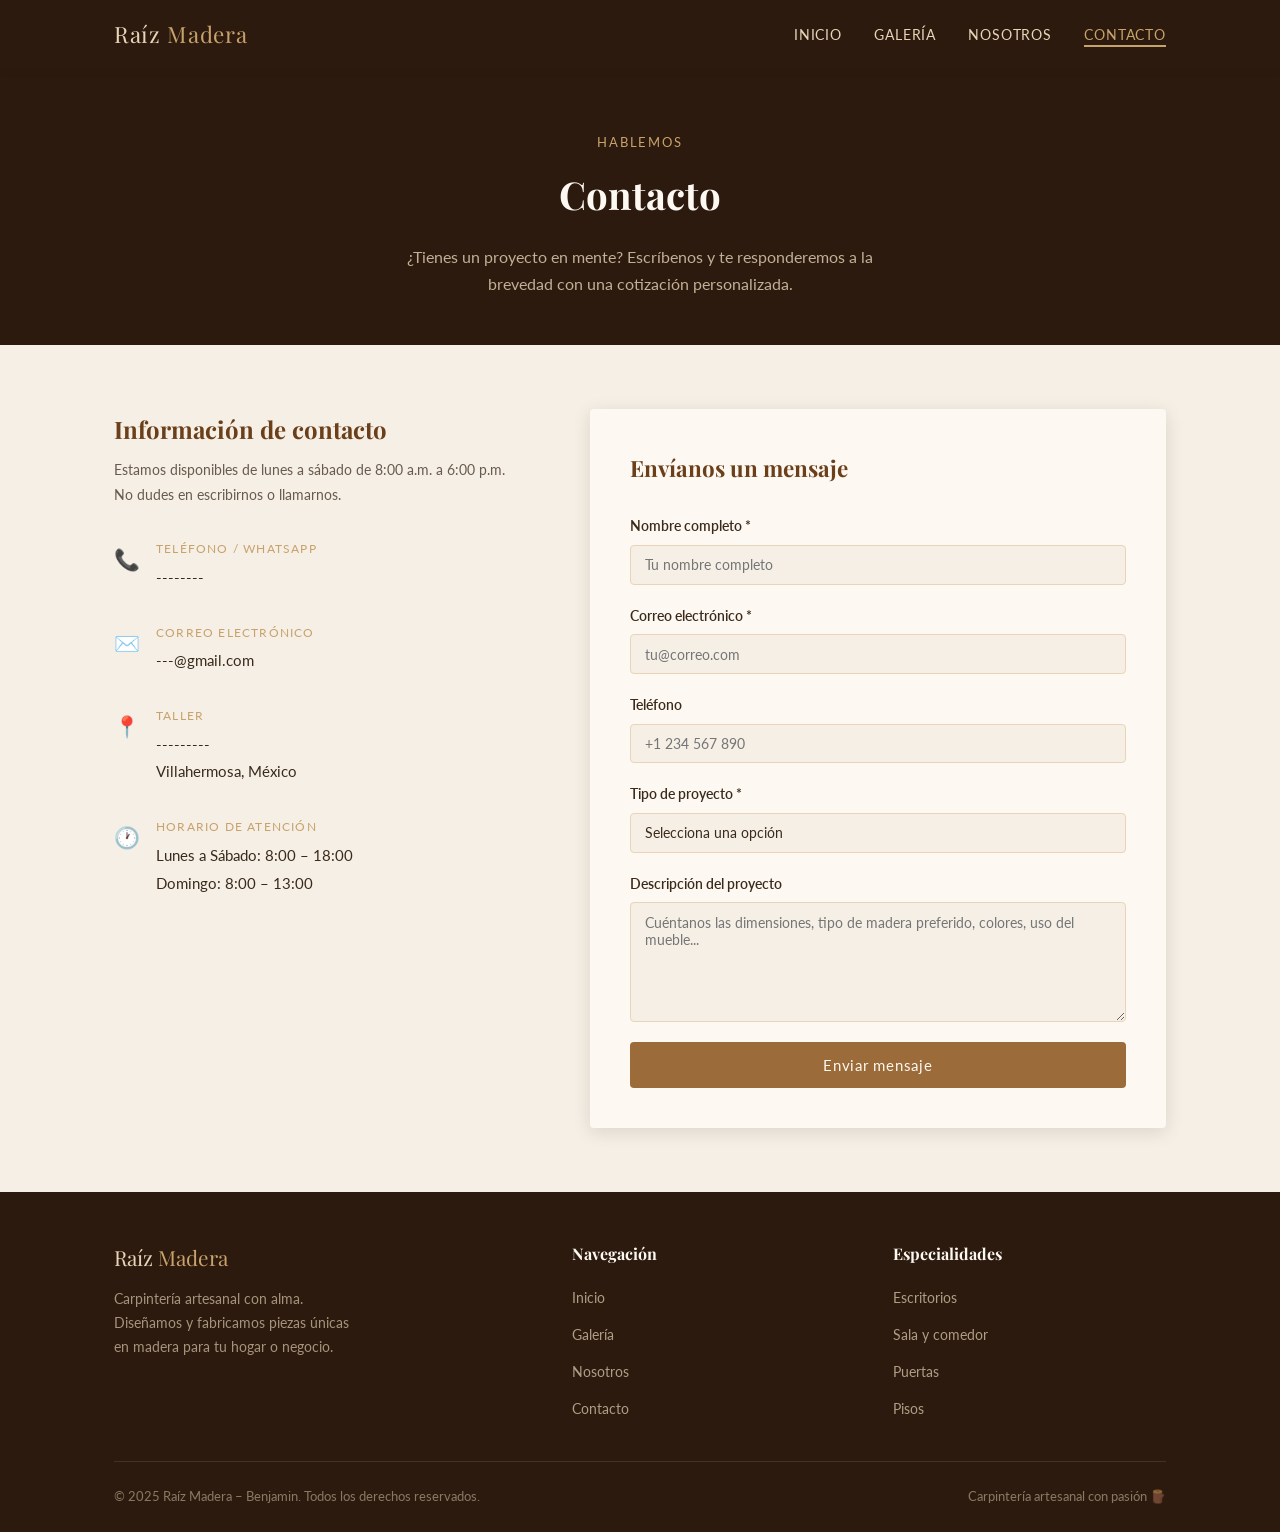
==== commit 150cbcf7: "Update Metiendo privacidad" ====
--- a/contacto.html
+++ b/contacto.html
@@ -5,6 +5,7 @@
         <meta name="viewport" content="width=device-width, initial-scale=1.0" />
         <meta name="description" content="Contáctanos – Raíz Madera. Solicita una cotización para tu proyecto de carpintería artesanal con Benjamin." />
         <title>Contacto – Raíz Madera</title>
+        <link rel="icon" type="image/x-icon" href="imagenes/icons/forest_24dp_288721.png" />
         <link rel="preconnect" href="https://fonts.googleapis.com" />
         <link rel="preconnect" href="https://fonts.gstatic.com" crossorigin />
         <link href="https://fonts.googleapis.com/css2?family=Playfair+Display:wght@400;600;700&family=Lato:wght@300;400;700&display=swap" rel="stylesheet" />
@@ -61,7 +62,7 @@
                             <span class="contacto-dato__icono" aria-hidden="true">📞</span>
                             <div>
                                 <span class="contacto-dato__etiqueta">Teléfono / WhatsApp</span>
-                                <a href="tel:+1234567890" class="contacto-dato__valor">+52 (993) 300-8076</a>
+                                <a href="tel:+1234567890" class="contacto-dato__valor">--------</a>
                             </div>
                         </div>
 
@@ -69,7 +70,7 @@
                             <span class="contacto-dato__icono" aria-hidden="true">✉️</span>
                             <div>
                                 <span class="contacto-dato__etiqueta">Correo electrónico</span>
-                                <a href="mailto:hola@raizmadera.com" class="contacto-dato__valor">benjaminguarda@gmail.com</a>
+                                <a href="mailto:hola@raizmadera.com" class="contacto-dato__valor">---@gmail.com</a>
                             </div>
                         </div>
 
@@ -77,9 +78,8 @@
                             <span class="contacto-dato__icono" aria-hidden="true">📍</span>
                             <div>
                                 <span class="contacto-dato__etiqueta">Taller</span>
-                                <span class="contacto-dato__valor"
-                                    >And. El Agente 118, Parrilla 1ra. Secc., Policia y Transito, 86284 Parrilla, Tab.<br />Villahermosa, México</span
-                                >
+                                <!--<span class="contacto-dato__valor"> And. El Agente 118, Parrilla 1ra. Secc., Policia y Transito, 86284 Parrilla, Tab.<br />Villahermosa, México</span>-->
+                                <span class="contacto-dato__valor"> --------- <br />Villahermosa, México</span>
                             </div>
                         </div>
 
--- a/estilos.css
+++ b/estilos.css
@@ -856,13 +856,81 @@
 }
 
 /* ── Responsive ───────────────────────────── */
+@media (max-width: 1024px) {
+    .contenedor {
+        padding-inline: 1.25rem;
+    }
+
+    .hero {
+        min-height: 74vh;
+        padding-block: 4rem;
+    }
+
+    .nosotros .contenedor,
+    .contacto-contenido .contenedor {
+        gap: 2.25rem;
+    }
+
+    .pie-pagina__superior {
+        grid-template-columns: 1.2fr 1fr 1fr;
+        gap: 2rem;
+    }
+}
+
 @media (max-width: 860px) {
-    .nosotros .contenedor {
+    .encabezado .contenedor {
+        height: 64px;
+    }
+
+    .logo {
+        font-size: 1.25rem;
+    }
+
+    .boton-menu {
+        display: flex;
+    }
+
+    .nav-principal {
+        display: none;
+        position: absolute;
+        top: 64px;
+        left: 0;
+        right: 0;
+        background-color: var(--color-ebano);
+        padding: 1rem 1.25rem 1.35rem;
+        box-shadow: 0 4px 12px var(--color-sombra);
+    }
+
+    .nav-principal.abierto {
+        display: block;
+    }
+
+    .nav-principal ul {
+        flex-direction: column;
+        gap: 0.9rem;
+    }
+
+    .hero {
+        text-align: center;
+        min-height: 70vh;
+    }
+
+    .hero__contenido,
+    .descripcion-seccion {
+        margin-inline: auto;
+    }
+
+    .hero__acciones {
+        justify-content: center;
+    }
+
+    .nosotros .contenedor,
+    .contacto-contenido .contenedor {
         grid-template-columns: 1fr;
     }
 
     .nosotros__imagen-wrap {
-        max-width: 400px;
+        max-width: 430px;
         margin-inline: auto;
     }
 
@@ -871,58 +939,96 @@
         right: 0;
     }
 
-    .pie-pagina__superior {
-        grid-template-columns: 1fr 1fr;
-    }
-
-    .contacto-contenido .contenedor {
-        grid-template-columns: 1fr;
-    }
-}
-
-@media (max-width: 600px) {
-    .boton-menu {
-        display: flex;
-    }
-
-    .nav-principal {
-        display: none;
-        position: absolute;
-        top: 68px;
-        left: 0;
-        right: 0;
-        background-color: var(--color-ebano);
-        padding: 1rem 1.5rem 1.5rem;
-        box-shadow: 0 4px 12px var(--color-sombra);
-    }
-
-    .nav-principal.abierto {
-        display: block;
-    }
-
-    .nav-principal ul {
-        flex-direction: column;
-        gap: 1rem;
-    }
-
-    .hero {
-        text-align: center;
-    }
-
-    .hero__contenido {
-        margin-inline: auto;
-    }
-
-    .hero__acciones {
-        justify-content: center;
-    }
-
-    .pie-pagina__superior {
-        grid-template-columns: 1fr;
-    }
-
     .destacados__encabezado {
         flex-direction: column;
         align-items: flex-start;
     }
-}
+
+    .pie-pagina__superior {
+        grid-template-columns: 1fr 1fr;
+        gap: 1.5rem;
+    }
+}
+
+@media (max-width: 640px) {
+    .contenedor {
+        padding-inline: 1rem;
+    }
+
+    .categorias,
+    .destacados,
+    .nosotros,
+    .proceso,
+    .contacto-contenido,
+    .galeria-seccion,
+    .contacto-banner {
+        padding-block: 3rem;
+    }
+
+    .hero {
+        min-height: auto;
+        padding-block: 3.25rem;
+    }
+
+    .hero__descripcion {
+        font-size: 1rem;
+        margin-bottom: 1.5rem;
+    }
+
+    .hero__acciones {
+        flex-direction: column;
+    }
+
+    .hero__acciones .btn-principal,
+    .hero__acciones .btn-secundario {
+        width: 100%;
+        text-align: center;
+    }
+
+    .franja-valores {
+        padding-block: 2rem;
+    }
+
+    .franja-valores .contenedor {
+        gap: 1.25rem;
+    }
+
+    .galeria-grid {
+        grid-template-columns: 1fr;
+    }
+
+    .galeria-filtros .contenedor {
+        justify-content: flex-start;
+        flex-wrap: nowrap;
+        overflow-x: auto;
+        padding-bottom: 0.25rem;
+        scrollbar-width: thin;
+    }
+
+    .filtro-btn {
+        white-space: nowrap;
+    }
+
+    .formulario-contacto {
+        padding: 1.4rem;
+    }
+
+    .contacto-dato__valor {
+        overflow-wrap: anywhere;
+    }
+
+    .nosotros__insignia {
+        position: static;
+        margin: 0.9rem auto 0;
+    }
+
+    .pie-pagina__superior {
+        grid-template-columns: 1fr;
+        padding-bottom: 1.75rem;
+    }
+
+    .pie-pagina__inferior {
+        justify-content: center;
+        text-align: center;
+    }
+}
